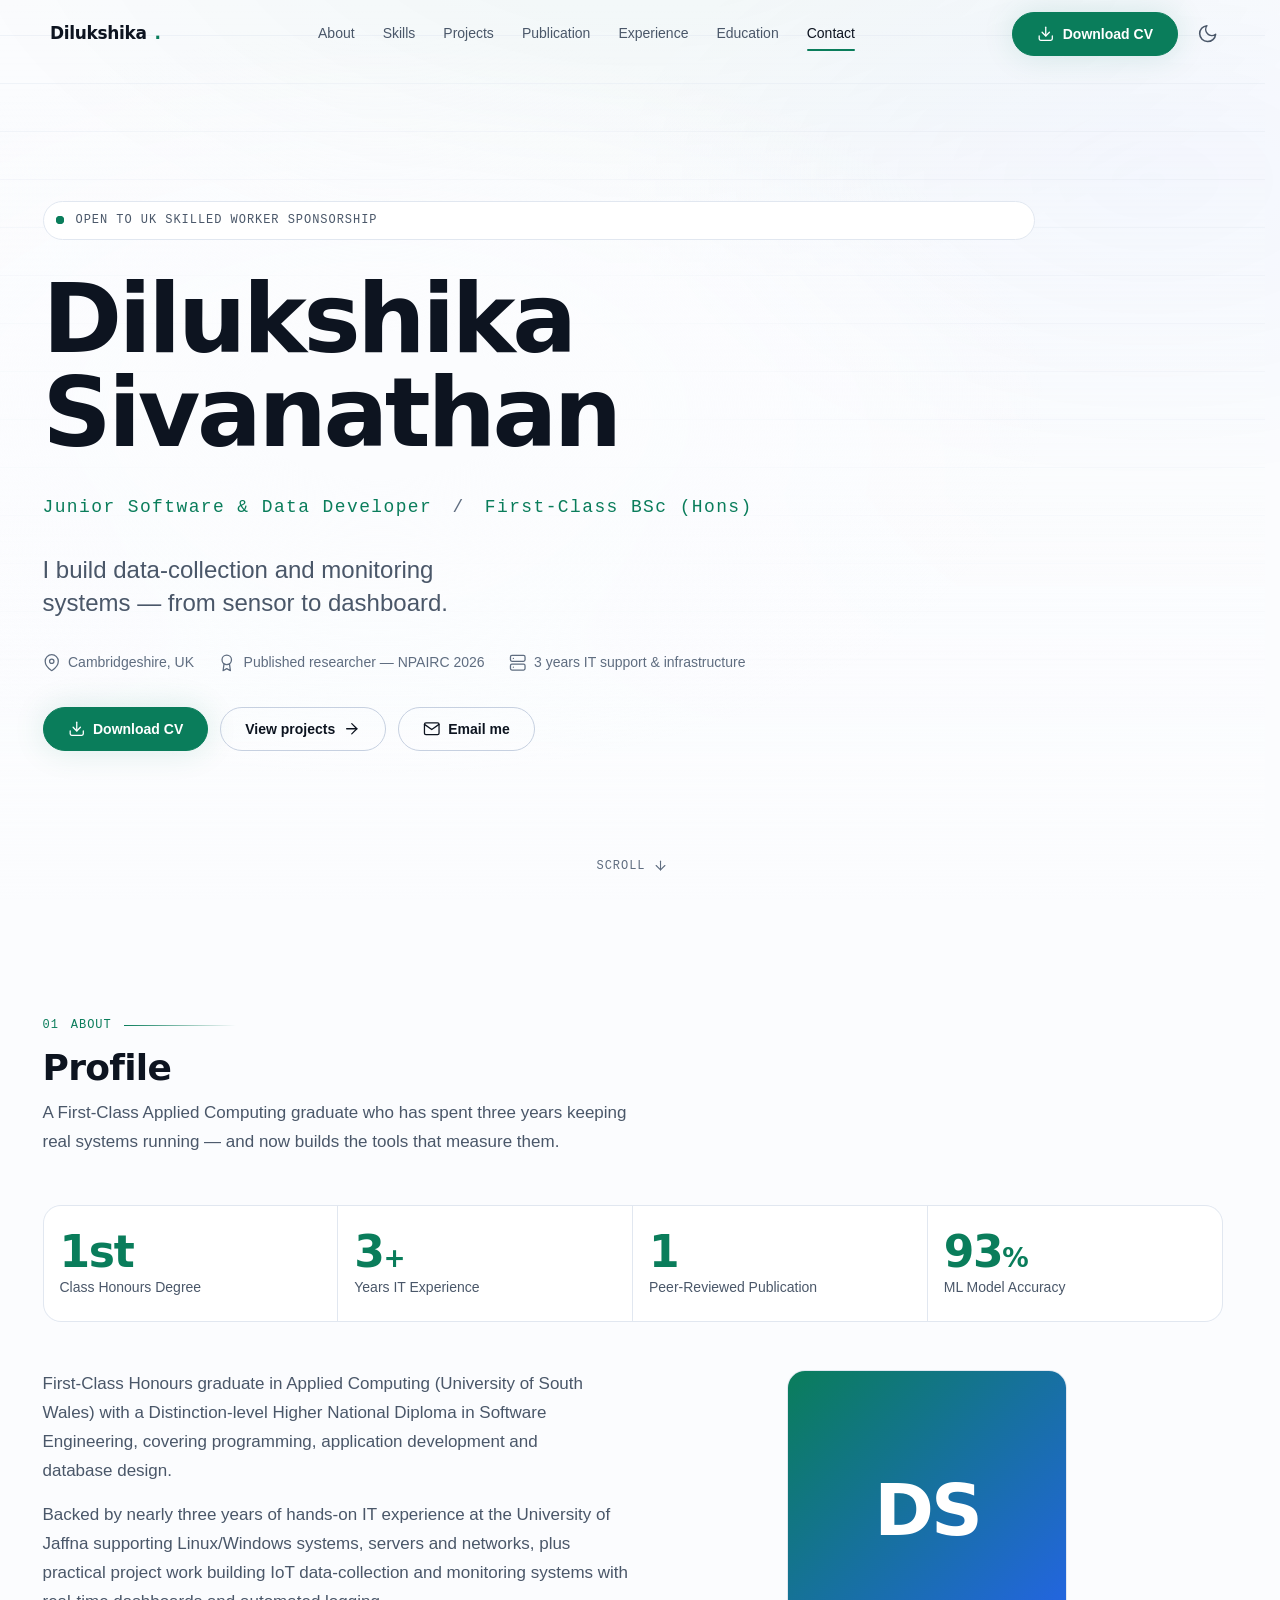
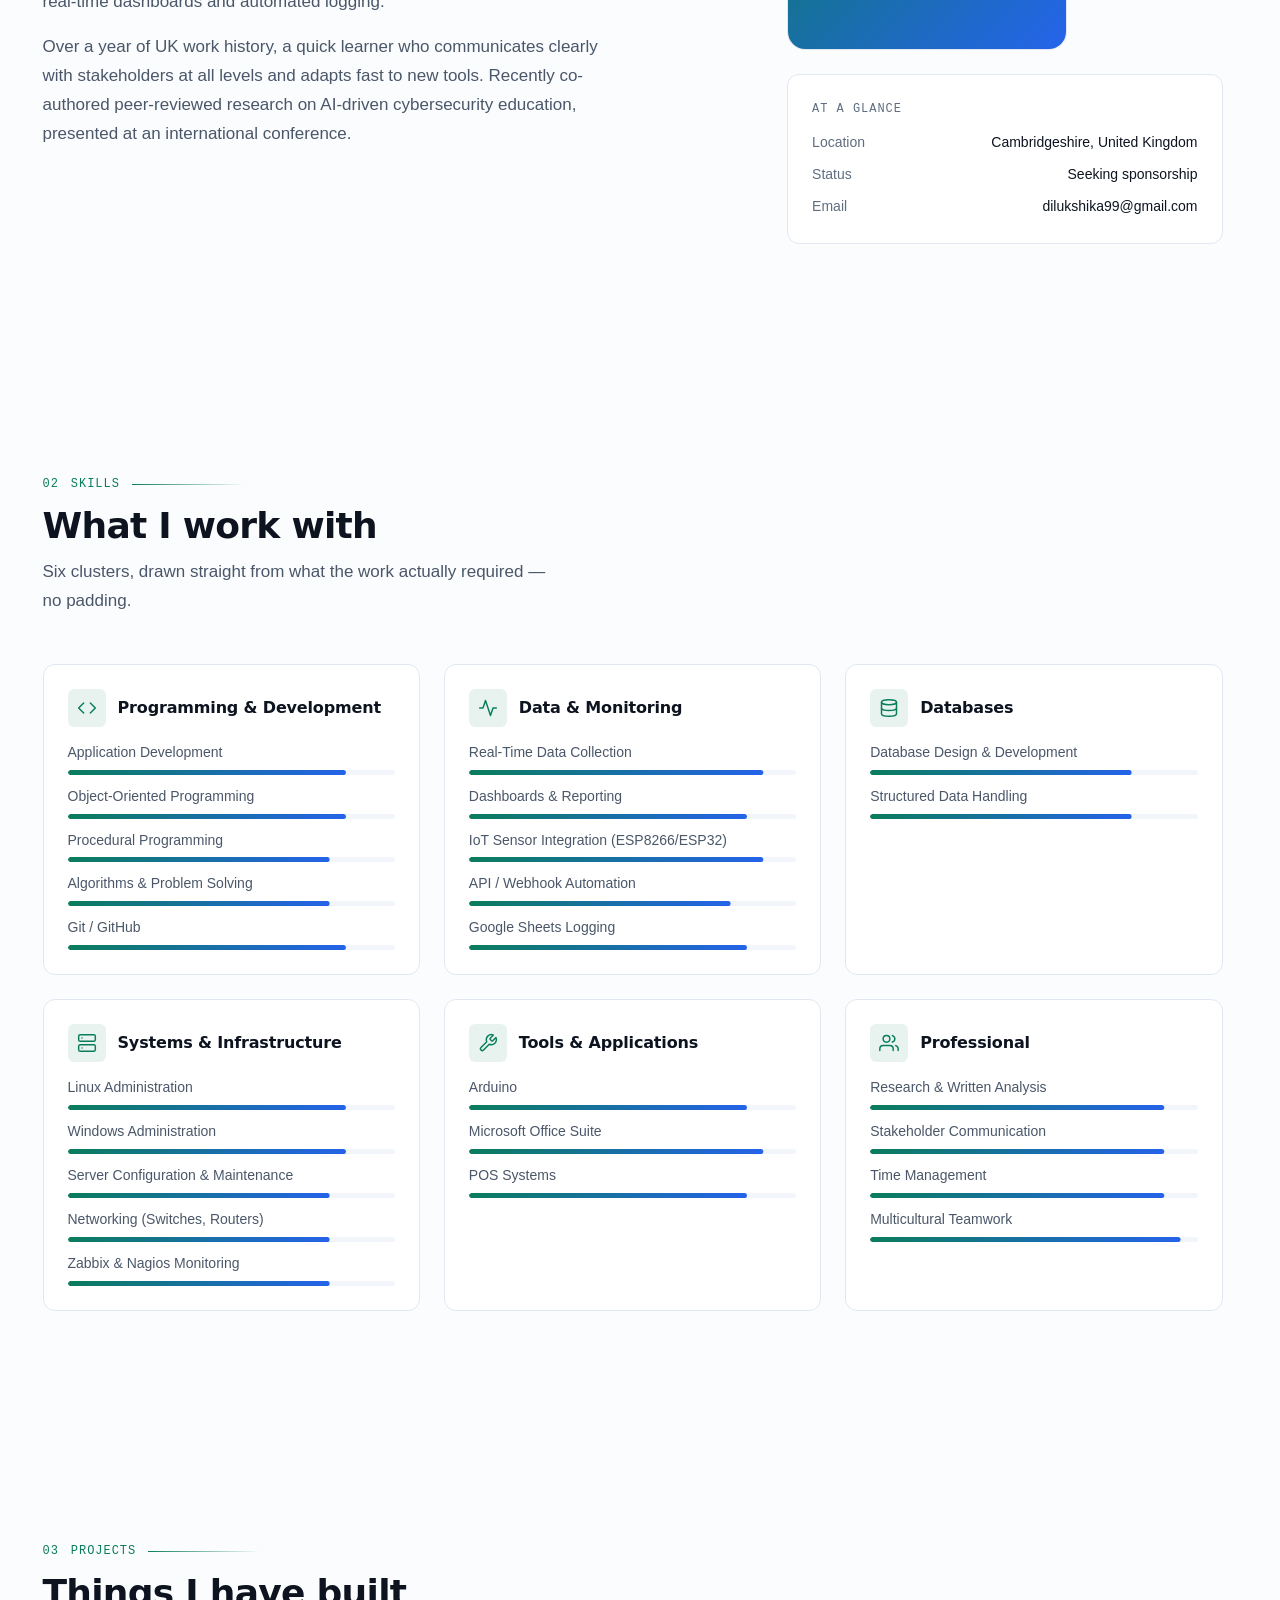
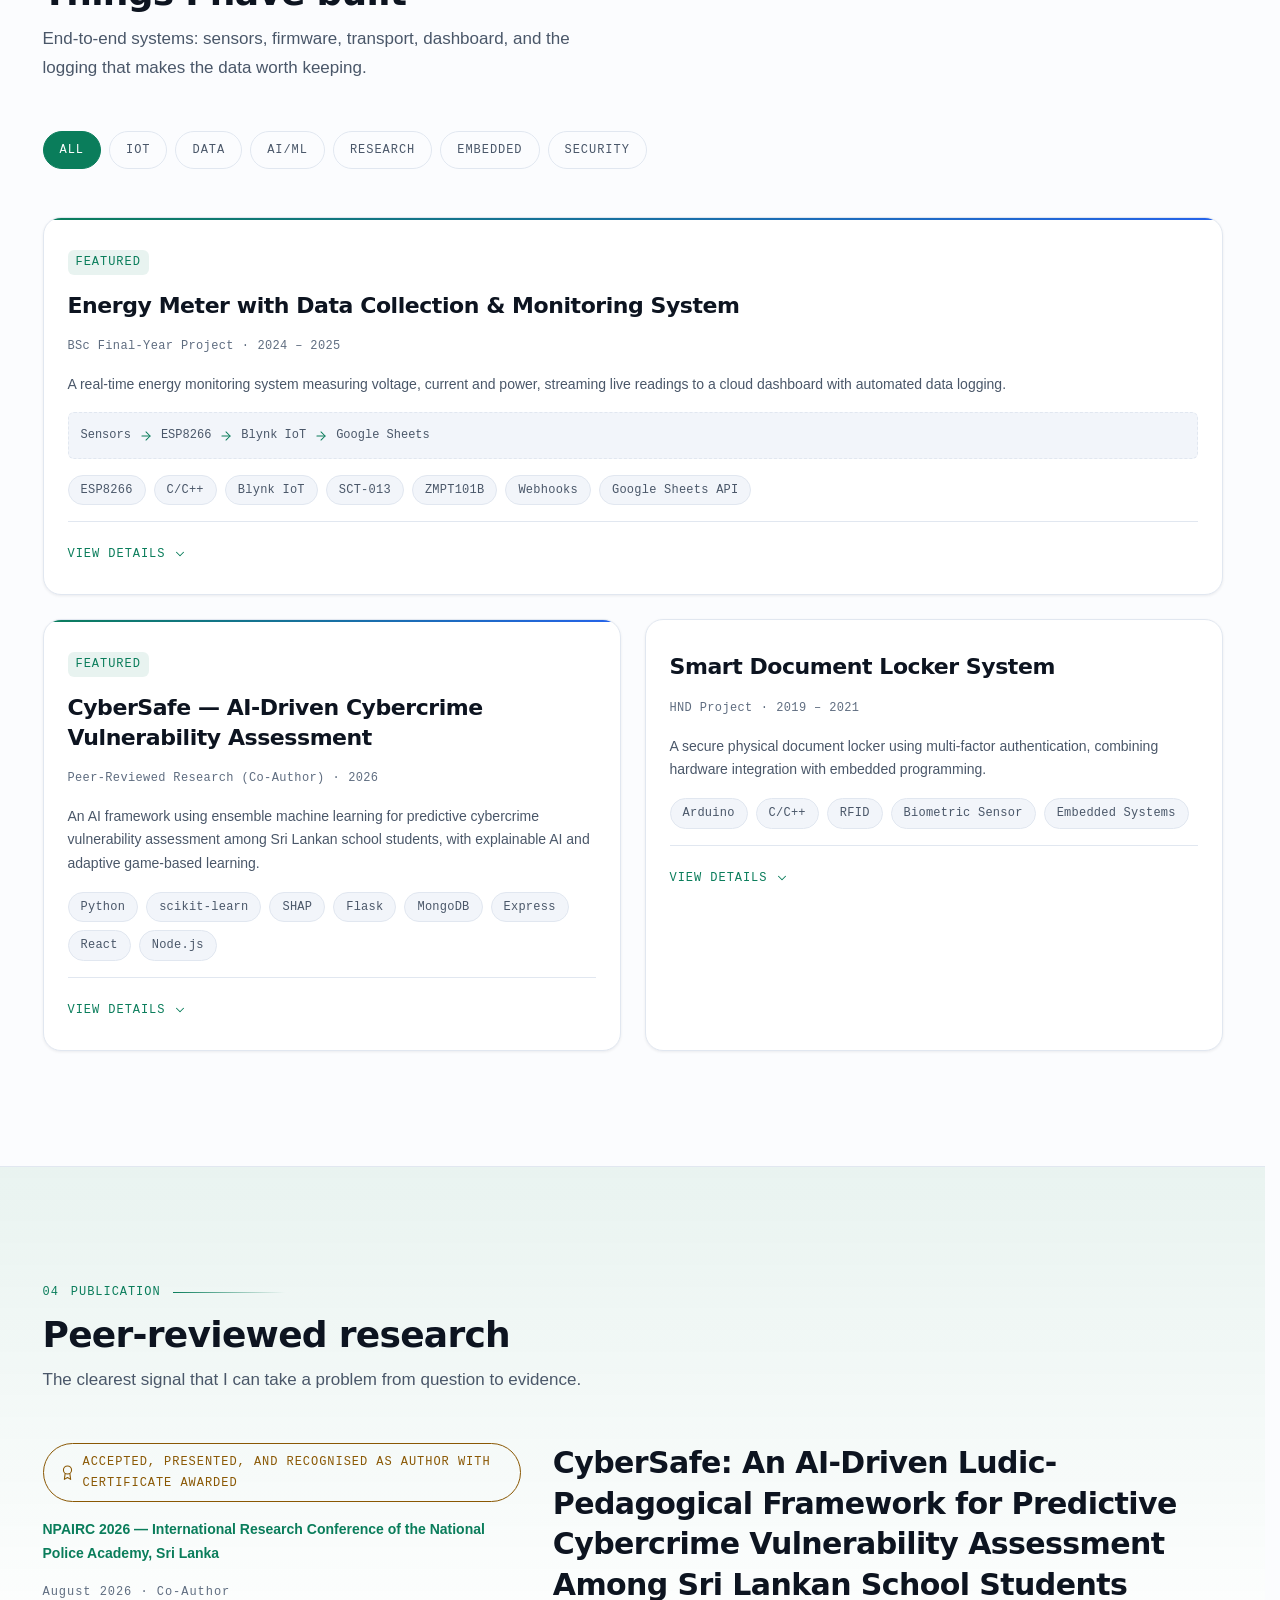
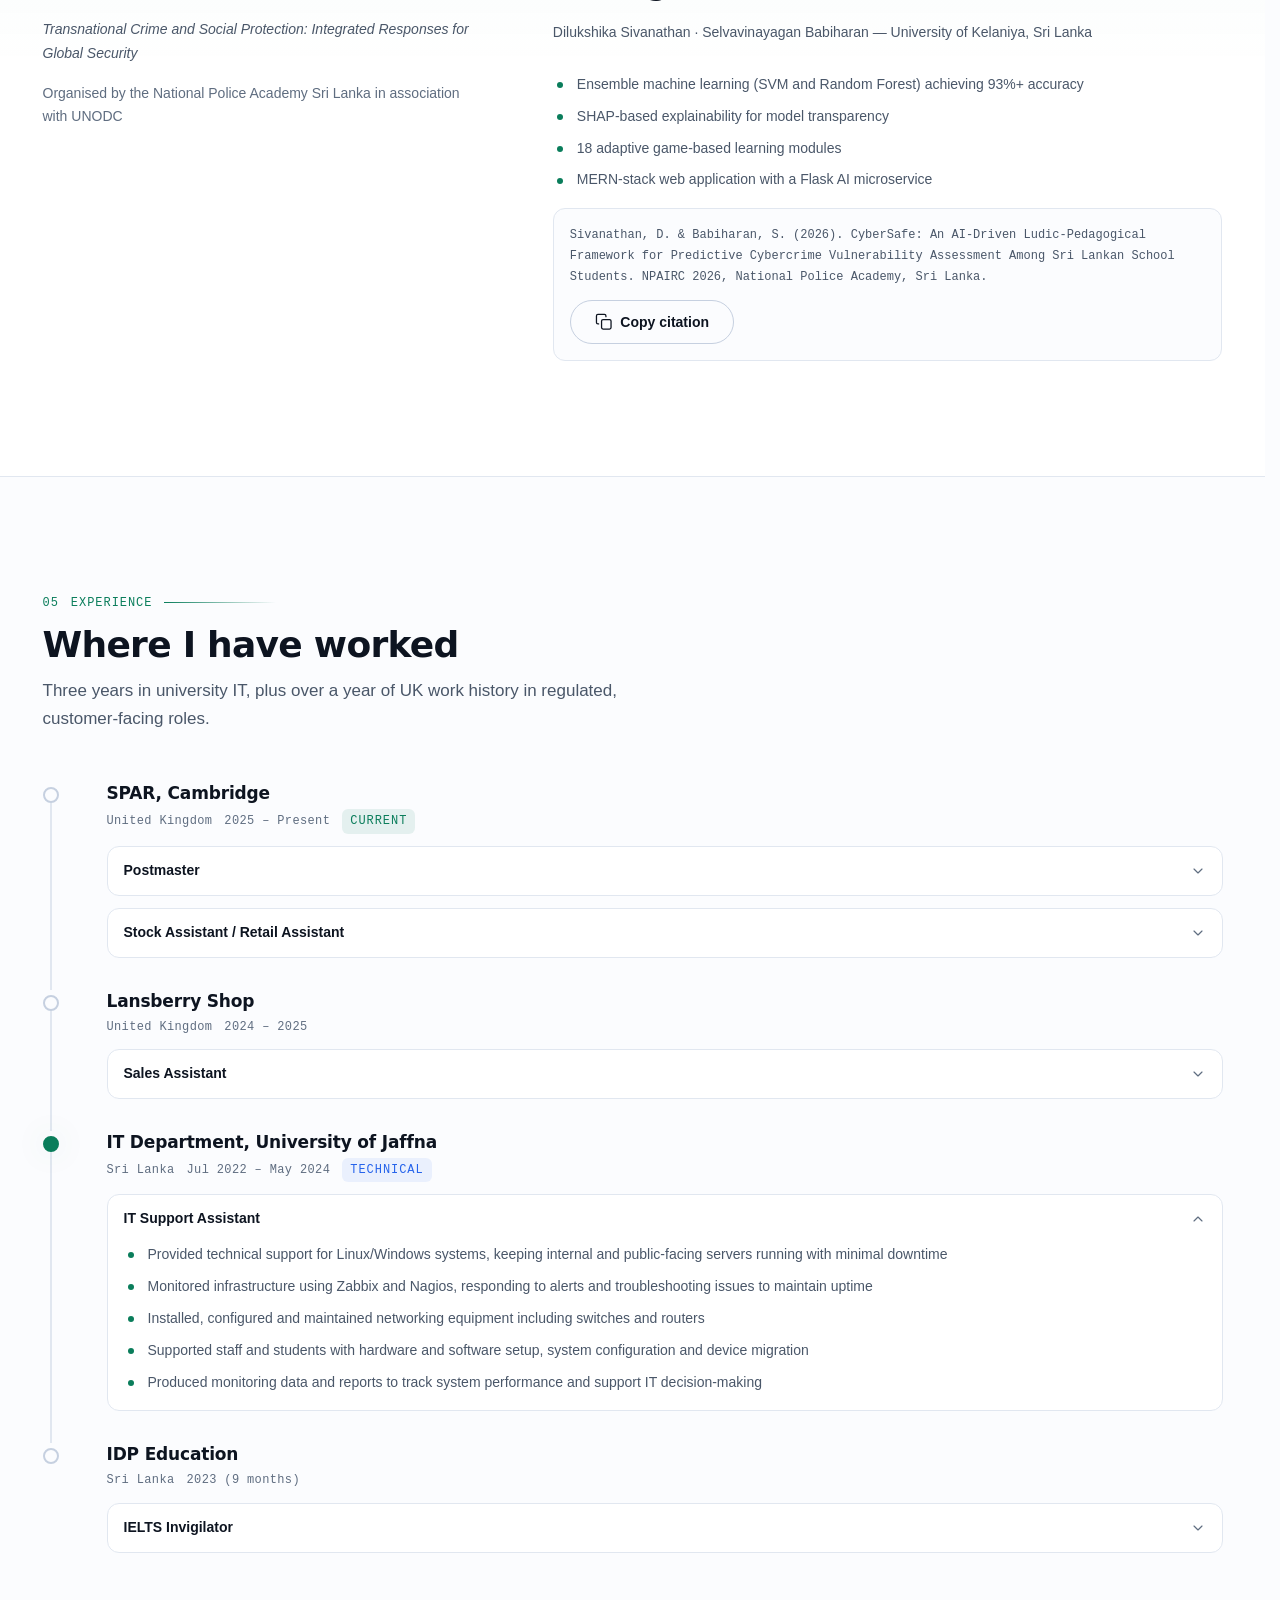
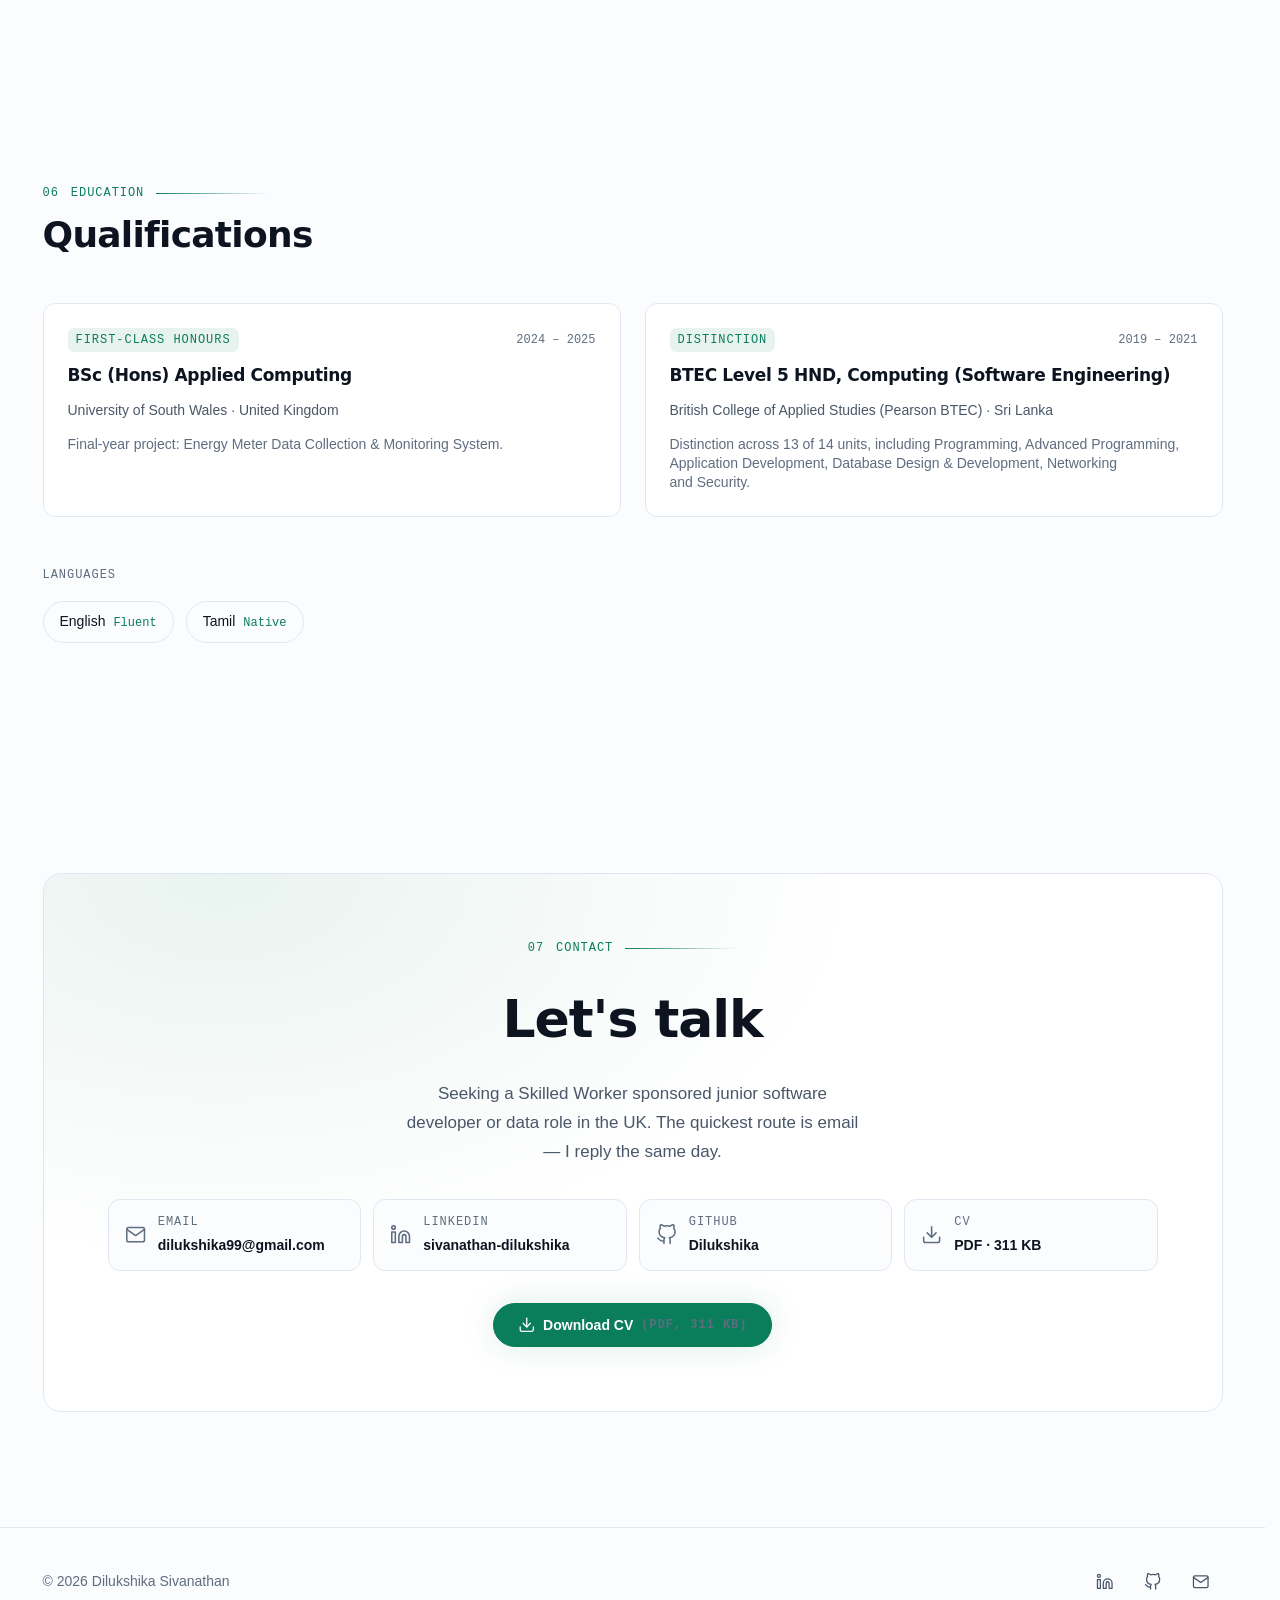
==== index.html @ 4adeeeaa "Publish the portfolio site for GitHub Pages." ====
<!doctype html>
<html lang="en-GB">
<head>
<meta charset="utf-8">
<meta name="viewport" content="width=device-width, initial-scale=1">

<!-- Runs before first paint. The one place a blocking script is correct:
     it sets the theme (no white flash) and arms the reveal system. -->
<script>
  (function () {
    var html = document.documentElement;

    try {
      var t = localStorage.getItem('theme');
      if (!t) t = matchMedia('(prefers-color-scheme: light)').matches ? 'light' : 'dark';
      html.dataset.theme = t;
    } catch (e) { html.dataset.theme = 'dark'; }

    // Scroll reveals start hidden ONLY while this attribute is present. If
    // main.js never boots — load error, unsupported browser, file:// open —
    // the watchdog drops it and every section falls back to plain, visible
    // text rather than a blank page (§7.7).
    html.dataset.js = 'pending';
    setTimeout(function () {
      if (!window.__portfolioBooted) html.removeAttribute('data-js');
    }, 3000);

    // ES modules and fetch() are both blocked on file://, so the page cannot
    // work when it is opened by double-clicking. Flag it and say so.
    if (location.protocol === 'file:') html.dataset.protocol = 'file';
  })();
</script>

<title>Dilukshika Sivanathan — Junior Software &amp; Data Developer | UK</title>
<meta name="description" content="First-Class BSc (Hons) Applied Computing graduate and published researcher. Junior software and data developer with 3 years of IT experience in Linux, Windows and infrastructure monitoring. Based in Cambridgeshire, UK.">
<link rel="canonical" href="https://dilukshika.github.io/">
<meta name="robots" content="index, follow">
<meta name="author" content="Dilukshika Sivanathan">

<meta property="og:type"        content="profile">
<meta property="og:title"       content="Dilukshika Sivanathan — Junior Software &amp; Data Developer">
<meta property="og:description" content="First-Class BSc (Hons) Applied Computing graduate, published researcher, and IT support professional based in Cambridgeshire, UK.">
<meta property="og:image"       content="https://dilukshika.github.io/assets/img/og-image.png">
<meta property="og:url"         content="https://dilukshika.github.io/">
<meta property="og:locale"      content="en_GB">

<meta name="twitter:card"  content="summary_large_image">
<meta name="twitter:title" content="Dilukshika Sivanathan — Junior Software &amp; Data Developer">
<meta name="twitter:image" content="https://dilukshika.github.io/assets/img/og-image.png">

<meta name="theme-color" content="#0A0E14" media="(prefers-color-scheme: dark)">
<meta name="theme-color" content="#FBFCFE" media="(prefers-color-scheme: light)">

<link rel="icon" href="assets/icons/favicon.svg" type="image/svg+xml">
<link rel="manifest" href="site.webmanifest">

<!-- Cascade layer order is declared here, before any sheet loads, so the eight
     files below can download in parallel. Pulling them in through main.css's
     @import chain meant the browser could not discover sheets 2-8 until
     main.css had arrived — a render-blocking waterfall. -->
<style>@layer reset, base, layout, components, animations, utilities;</style>
<link rel="stylesheet" href="css/01-tokens.css">
<link rel="stylesheet" href="css/02-reset.css">
<link rel="stylesheet" href="css/03-base.css">
<link rel="stylesheet" href="css/04-layout.css">
<link rel="stylesheet" href="css/05-components.css">
<link rel="stylesheet" href="css/06-animations.css">
<link rel="stylesheet" href="css/07-utilities.css">

<noscript><style>
  [data-reveal] { opacity: 1 !important; transform: none !important; }
  .hero__inner > * { opacity: 1 !important; animation: none !important; }
  .meter__fill { transform: scaleX(var(--level, 1)) !important; }
</style></noscript>

<script type="application/ld+json">
{
  "@context": "https://schema.org",
  "@type": "Person",
  "name": "Dilukshika Sivanathan",
  "jobTitle": "Junior Software & Data Developer",
  "email": "mailto:dilukshika99@gmail.com",
  "address": {
    "@type": "PostalAddress",
    "addressRegion": "Cambridgeshire",
    "addressCountry": "GB"
  },
  "url": "https://dilukshika.github.io/",
  "sameAs": [
    "https://linkedin.com/in/sivanathan-dilukshika",
    "https://github.com/Dilukshika"
  ],
  "alumniOf": [
    { "@type": "CollegeOrUniversity", "name": "University of South Wales" },
    { "@type": "EducationalOrganization", "name": "British College of Applied Studies" }
  ],
  "knowsLanguage": ["English", "Tamil"],
  "knowsAbout": [
    "Software Development", "Data Monitoring", "IoT", "Linux Administration",
    "Windows Administration", "Networking", "Database Design", "Zabbix", "Nagios"
  ]
}
</script>

<script type="application/ld+json">
{
  "@context": "https://schema.org",
  "@type": "ScholarlyArticle",
  "name": "CyberSafe: An AI-Driven Ludic-Pedagogical Framework for Predictive Cybercrime Vulnerability Assessment Among Sri Lankan School Students",
  "author": [
    { "@type": "Person", "name": "Dilukshika Sivanathan" },
    { "@type": "Person", "name": "Selvavinayagan Babiharan" }
  ],
  "datePublished": "2026-08",
  "inLanguage": "en",
  "publisher": {
    "@type": "Organization",
    "name": "National Police Academy, Sri Lanka"
  },
  "isPartOf": {
    "@type": "PublicationEvent",
    "name": "NPAIRC 2026 — International Research Conference of the National Police Academy, Sri Lanka"
  }
}
</script>
</head>

<body>

<div class="file-warning" role="alert">
  <strong>This page was opened from your hard drive.</strong>
  Browsers block scripts and data files over <code>file://</code>, so nothing below the
  headline will load. Serve it over HTTP instead:
  run <code>powershell -ExecutionPolicy Bypass -File tools\serve.ps1</code>
  in the project folder, then open <code>http://localhost:8080</code>.
</div>

<!-- Icon sprite, inlined: one fewer request, and <use> keeps working when the
     page is opened without a server (external references are blocked there). --><svg xmlns="http://www.w3.org/2000/svg" style="display:none">

  <symbol id="code" viewBox="0 0 24 24">
    <polyline points="16 18 22 12 16 6"/><polyline points="8 6 2 12 8 18"/>
  </symbol>
  <symbol id="activity" viewBox="0 0 24 24">
    <polyline points="22 12 18 12 15 21 9 3 6 12 2 12"/>
  </symbol>
  <symbol id="database" viewBox="0 0 24 24">
    <ellipse cx="12" cy="5" rx="9" ry="3"/>
    <path d="M21 12c0 1.66-4 3-9 3s-9-1.34-9-3"/>
    <path d="M3 5v14c0 1.66 4 3 9 3s9-1.34 9-3V5"/>
  </symbol>
  <symbol id="server" viewBox="0 0 24 24">
    <rect x="2" y="2" width="20" height="8" rx="2"/>
    <rect x="2" y="14" width="20" height="8" rx="2"/>
    <line x1="6" y1="6" x2="6.01" y2="6"/><line x1="6" y1="18" x2="6.01" y2="18"/>
  </symbol>
  <symbol id="tool" viewBox="0 0 24 24">
    <path d="M14.7 6.3a1 1 0 0 0 0 1.4l1.6 1.6a1 1 0 0 0 1.4 0l3.77-3.77a6 6 0 0 1-7.94 7.94l-6.91 6.91a2.12 2.12 0 0 1-3-3l6.91-6.91a6 6 0 0 1 7.94-7.94l-3.76 3.76z"/>
  </symbol>
  <symbol id="users" viewBox="0 0 24 24">
    <path d="M17 21v-2a4 4 0 0 0-4-4H5a4 4 0 0 0-4 4v2"/>
    <circle cx="9" cy="7" r="4"/>
    <path d="M23 21v-2a4 4 0 0 0-3-3.87"/><path d="M16 3.13a4 4 0 0 1 0 7.75"/>
  </symbol>

  <symbol id="mail" viewBox="0 0 24 24">
    <path d="M4 4h16c1.1 0 2 .9 2 2v12c0 1.1-.9 2-2 2H4c-1.1 0-2-.9-2-2V6c0-1.1.9-2 2-2z"/>
    <polyline points="22 6 12 13 2 6"/>
  </symbol>
  <symbol id="phone" viewBox="0 0 24 24">
    <path d="M22 16.92v3a2 2 0 0 1-2.18 2 19.79 19.79 0 0 1-8.63-3.07 19.5 19.5 0 0 1-6-6 19.79 19.79 0 0 1-3.07-8.67A2 2 0 0 1 4.11 2h3a2 2 0 0 1 2 1.72 12.84 12.84 0 0 0 .7 2.81 2 2 0 0 1-.45 2.11L8.09 9.91a16 16 0 0 0 6 6l1.27-1.27a2 2 0 0 1 2.11-.45 12.84 12.84 0 0 0 2.81.7A2 2 0 0 1 22 16.92z"/>
  </symbol>
  <symbol id="map-pin" viewBox="0 0 24 24">
    <path d="M21 10c0 7-9 13-9 13s-9-6-9-13a9 9 0 0 1 18 0z"/><circle cx="12" cy="10" r="3"/>
  </symbol>
  <symbol id="linkedin" viewBox="0 0 24 24">
    <path d="M16 8a6 6 0 0 1 6 6v7h-4v-7a2 2 0 0 0-4 0v7h-4v-7a6 6 0 0 1 6-6z"/>
    <rect x="2" y="9" width="4" height="12"/><circle cx="4" cy="4" r="2"/>
  </symbol>
  <symbol id="github" viewBox="0 0 24 24">
    <path d="M9 19c-5 1.5-5-2.5-7-3m14 6v-3.87a3.37 3.37 0 0 0-.94-2.61c3.14-.35 6.44-1.54 6.44-7A5.44 5.44 0 0 0 20 4.77 5.07 5.07 0 0 0 19.91 1S18.73.65 16 2.48a13.38 13.38 0 0 0-7 0C6.27.65 5.09 1 5.09 1A5.07 5.07 0 0 0 5 4.77a5.44 5.44 0 0 0-1.5 3.78c0 5.42 3.3 6.61 6.44 7A3.37 3.37 0 0 0 9 18.13V22"/>
  </symbol>

  <symbol id="download" viewBox="0 0 24 24">
    <path d="M21 15v4a2 2 0 0 1-2 2H5a2 2 0 0 1-2-2v-4"/>
    <polyline points="7 10 12 15 17 10"/><line x1="12" y1="15" x2="12" y2="3"/>
  </symbol>
  <symbol id="external-link" viewBox="0 0 24 24">
    <path d="M18 13v6a2 2 0 0 1-2 2H5a2 2 0 0 1-2-2V8a2 2 0 0 1 2-2h6"/>
    <polyline points="15 3 21 3 21 9"/><line x1="10" y1="14" x2="21" y2="3"/>
  </symbol>
  <symbol id="copy" viewBox="0 0 24 24">
    <rect x="9" y="9" width="13" height="13" rx="2"/>
    <path d="M5 15H4a2 2 0 0 1-2-2V4a2 2 0 0 1 2-2h9a2 2 0 0 1 2 2v1"/>
  </symbol>
  <symbol id="check" viewBox="0 0 24 24">
    <polyline points="20 6 9 17 4 12"/>
  </symbol>

  <symbol id="menu" viewBox="0 0 24 24">
    <line x1="3" y1="6" x2="21" y2="6"/><line x1="3" y1="12" x2="21" y2="12"/><line x1="3" y1="18" x2="21" y2="18"/>
  </symbol>
  <symbol id="close" viewBox="0 0 24 24">
    <line x1="18" y1="6" x2="6" y2="18"/><line x1="6" y1="6" x2="18" y2="18"/>
  </symbol>
  <symbol id="sun" viewBox="0 0 24 24">
    <circle cx="12" cy="12" r="4.5"/>
    <line x1="12" y1="1.5" x2="12" y2="3.5"/><line x1="12" y1="20.5" x2="12" y2="22.5"/>
    <line x1="4.2" y1="4.2" x2="5.6" y2="5.6"/><line x1="18.4" y1="18.4" x2="19.8" y2="19.8"/>
    <line x1="1.5" y1="12" x2="3.5" y2="12"/><line x1="20.5" y1="12" x2="22.5" y2="12"/>
    <line x1="4.2" y1="19.8" x2="5.6" y2="18.4"/><line x1="18.4" y1="5.6" x2="19.8" y2="4.2"/>
  </symbol>
  <symbol id="moon" viewBox="0 0 24 24">
    <path d="M21 12.79A9 9 0 1 1 11.21 3 7 7 0 0 0 21 12.79z"/>
  </symbol>
  <symbol id="arrow-up" viewBox="0 0 24 24">
    <line x1="12" y1="19" x2="12" y2="5"/><polyline points="5 12 12 5 19 12"/>
  </symbol>
  <symbol id="arrow-right" viewBox="0 0 24 24">
    <line x1="5" y1="12" x2="19" y2="12"/><polyline points="12 5 19 12 12 19"/>
  </symbol>
  <symbol id="arrow-down" viewBox="0 0 24 24">
    <line x1="12" y1="5" x2="12" y2="19"/><polyline points="19 12 12 19 5 12"/>
  </symbol>
  <symbol id="chevron-down" viewBox="0 0 24 24">
    <polyline points="6 9 12 15 18 9"/>
  </symbol>

  <symbol id="award" viewBox="0 0 24 24">
    <circle cx="12" cy="8" r="6.5"/><polyline points="8.21 13.89 7 23 12 20 17 23 15.79 13.88"/>
  </symbol>
  <symbol id="file-text" viewBox="0 0 24 24">
    <path d="M14 2H6a2 2 0 0 0-2 2v16a2 2 0 0 0 2 2h12a2 2 0 0 0 2-2V8z"/>
    <polyline points="14 2 14 8 20 8"/>
    <line x1="16" y1="13" x2="8" y2="13"/><line x1="16" y1="17" x2="8" y2="17"/>
  </symbol>
  <symbol id="briefcase" viewBox="0 0 24 24">
    <rect x="2" y="7" width="20" height="14" rx="2"/>
    <path d="M16 21V5a2 2 0 0 0-2-2h-4a2 2 0 0 0-2 2v16"/>
  </symbol>
  <symbol id="globe" viewBox="0 0 24 24">
    <circle cx="12" cy="12" r="9"/><line x1="3" y1="12" x2="21" y2="12"/>
    <path d="M12 3a15.3 15.3 0 0 1 0 18 15.3 15.3 0 0 1 0-18z"/>
  </symbol>

</svg>

<a class="skip-link" href="#main">Skip to main content</a>
<div class="progress" id="progress" aria-hidden="true"></div>

<!-- ==========================================================================
     Nav
     ========================================================================== -->
<header class="nav" id="nav">
  <div class="nav__inner wrap">
    <a class="nav__brand" href="#hero">Dilukshika<span class="nav__brand-dot">.</span></a>

    <nav class="nav__links" aria-label="Sections">
      <a class="nav__link" href="#about">About</a>
      <a class="nav__link" href="#skills">Skills</a>
      <a class="nav__link" href="#projects">Projects</a>
      <a class="nav__link" href="#publication">Publication</a>
      <a class="nav__link" href="#experience">Experience</a>
      <a class="nav__link" href="#education">Education</a>
      <a class="nav__link" href="#contact">Contact</a>
    </nav>

    <div class="nav__actions">
      <a class="btn btn--primary nav__cv" href="assets/cv/Dilukshika_Sivanathan_CV.pdf" download>
        <svg class="icon" aria-hidden="true"><use href="#download"/></svg>
        Download CV
      </a>

      <button class="icon-btn theme-toggle" id="theme-toggle" type="button"
              aria-label="Switch to light theme" aria-pressed="false">
        <svg class="icon theme-toggle__sun"  aria-hidden="true"><use href="#sun"/></svg>
        <svg class="icon theme-toggle__moon" aria-hidden="true"><use href="#moon"/></svg>
      </button>

      <button class="icon-btn nav__toggle" id="nav-toggle" type="button"
              aria-label="Open menu" aria-expanded="false" aria-controls="menu">
        <svg class="icon nav__toggle-open"  aria-hidden="true"><use href="#menu"/></svg>
        <svg class="icon nav__toggle-close hidden" aria-hidden="true"><use href="#close"/></svg>
      </button>
    </div>
  </div>
</header>

<!-- Mobile overlay menu -->
<div class="menu" id="menu" role="dialog" aria-modal="true" aria-label="Site menu">
  <div>
    <nav>
      <ul class="menu__list">
        <li style="--i:0"><a class="menu__link" href="#about">About</a></li>
        <li style="--i:1"><a class="menu__link" href="#skills">Skills</a></li>
        <li style="--i:2"><a class="menu__link" href="#projects">Projects</a></li>
        <li style="--i:3"><a class="menu__link" href="#publication">Publication</a></li>
        <li style="--i:4"><a class="menu__link" href="#experience">Experience</a></li>
        <li style="--i:5"><a class="menu__link" href="#education">Education</a></li>
        <li style="--i:6"><a class="menu__link" href="#contact">Contact</a></li>
      </ul>
    </nav>
    <div class="menu__footer">
      <a class="btn btn--primary" href="assets/cv/Dilukshika_Sivanathan_CV.pdf" download>
        <svg class="icon" aria-hidden="true"><use href="#download"/></svg>
        Download CV
      </a>
    </div>
  </div>
</div>

<main id="main">

  <!-- ========================================================================
       Hero — hardcoded so crawlers and no-JS visitors get the headline
       ======================================================================== -->
  <section class="hero" id="hero" aria-label="Introduction">
    <canvas class="hero__canvas" id="hero-canvas" aria-hidden="true"></canvas>
    <div class="hero__scrim" aria-hidden="true"></div>

    <div class="layout">
      <div class="hero__inner">
        <p class="hero__status" style="--i:0">
          <span class="hero__pulse" aria-hidden="true"></span>
          Open to UK Skilled Worker sponsorship
        </p>

        <h1 class="hero__name" style="--i:1">
          <span>Dilukshika</span>
          <span class="hero__surname">Sivanathan</span>
        </h1>

        <p class="hero__role" style="--i:2">
          Junior Software &amp; Data Developer
          <span class="sep" aria-hidden="true">/</span>
          First-Class BSc (Hons)
        </p>

        <p class="hero__tagline" style="--i:3">
          I build data-collection and monitoring systems — from sensor to dashboard.
        </p>

        <ul class="hero__meta" style="--i:4">
          <li>
            <svg class="icon" aria-hidden="true"><use href="#map-pin"/></svg>
            Cambridgeshire, UK
          </li>
          <li>
            <svg class="icon" aria-hidden="true"><use href="#award"/></svg>
            Published researcher — NPAIRC 2026
          </li>
          <li>
            <svg class="icon" aria-hidden="true"><use href="#server"/></svg>
            3 years IT support &amp; infrastructure
          </li>
        </ul>

        <div class="hero__cta" style="--i:5">
          <a class="btn btn--primary" id="hero-cv" href="assets/cv/Dilukshika_Sivanathan_CV.pdf" download>
            <svg class="icon" aria-hidden="true"><use href="#download"/></svg>
            Download CV
          </a>
          <a class="btn btn--ghost" href="#projects">
            View projects
            <svg class="icon" aria-hidden="true"><use href="#arrow-right"/></svg>
          </a>
          <a class="btn btn--ghost" href="mailto:dilukshika99@gmail.com">
            <svg class="icon" aria-hidden="true"><use href="#mail"/></svg>
            Email me
          </a>
        </div>
      </div>
    </div>

    <a class="hero__scroll" href="#about" aria-hidden="true" tabindex="-1">
      Scroll
      <svg class="icon" aria-hidden="true"><use href="#arrow-down"/></svg>
    </a>
  </section>

  <!-- Shown only if data/content.json fails to load (§10.5) -->
  <div class="layout">
    <div class="content-fallback">
      <h2>The rest of this page could not load</h2>
      <p class="secondary">The full detail is in the CV, which always downloads directly.</p>
      <div class="cluster">
        <a class="btn btn--primary" href="assets/cv/Dilukshika_Sivanathan_CV.pdf" download>Download CV</a>
        <a class="btn btn--ghost" href="mailto:dilukshika99@gmail.com">dilukshika99@gmail.com</a>
      </div>
    </div>
  </div>

  <!-- ========================================================================
       About
       ======================================================================== -->
  <section class="section section--json layout" id="about" aria-labelledby="about-title">
    <div class="section__inner">
      <header class="section-head" data-reveal>
        <p class="section-head__eyebrow"><span class="mono">01</span> About</p>
        <h2 id="about-title">Profile</h2>
        <p class="section-head__lede">
          A First-Class Applied Computing graduate who has spent three years keeping real
          systems running — and now builds the tools that measure them.
        </p>
      </header>

      <div class="stats" id="stats" data-reveal="scale"></div>

      <div class="about__grid">
        <div class="about__prose" id="about-prose" data-reveal></div>

        <aside class="about__aside" data-reveal="right">
          <div class="avatar">
            <span class="avatar__monogram" aria-hidden="true">DS</span>
          </div>
          <div class="panel">
            <p class="panel__title">At a glance</p>
            <dl class="kv" id="about-kv"></dl>
          </div>
        </aside>
      </div>
    </div>
  </section>

  <!-- ========================================================================
       Skills
       ======================================================================== -->
  <section class="section section--json layout" id="skills" aria-labelledby="skills-title">
    <div class="section__inner">
      <header class="section-head" data-reveal>
        <p class="section-head__eyebrow"><span class="mono">02</span> Skills</p>
        <h2 id="skills-title">What I work with</h2>
        <p class="section-head__lede">
          Six clusters, drawn straight from what the work actually required — no padding.
        </p>
      </header>

      <div class="grid-auto" id="skills-grid"></div>
    </div>
  </section>

  <!-- ========================================================================
       Projects
       ======================================================================== -->
  <section class="section section--json layout" id="projects" aria-labelledby="projects-title">
    <div class="section__inner">
      <header class="section-head" data-reveal>
        <p class="section-head__eyebrow"><span class="mono">03</span> Projects</p>
        <h2 id="projects-title">Things I have built</h2>
        <p class="section-head__lede">
          End-to-end systems: sensors, firmware, transport, dashboard, and the logging
          that makes the data worth keeping.
        </p>
      </header>

      <div class="chips" id="project-chips" role="group" aria-label="Filter projects by domain"></div>
      <div class="projects__grid" id="projects-grid"></div>
      <p class="muted mono hidden" id="projects-empty">No projects match that filter.</p>
    </div>
  </section>

  <!-- ========================================================================
       Publication — full-bleed band
       ======================================================================== -->
  <section class="publication section--json" id="publication" aria-labelledby="publication-title">
    <div class="section layout">
      <div class="section__inner" id="publication-body"></div>
    </div>
  </section>

  <!-- ========================================================================
       Experience
       ======================================================================== -->
  <section class="section section--json layout" id="experience" aria-labelledby="experience-title">
    <div class="section__inner">
      <header class="section-head" data-reveal>
        <p class="section-head__eyebrow"><span class="mono">05</span> Experience</p>
        <h2 id="experience-title">Where I have worked</h2>
        <p class="section-head__lede">
          Three years in university IT, plus over a year of UK work history in
          regulated, customer-facing roles.
        </p>
      </header>

      <ol class="timeline" id="timeline"></ol>
    </div>
  </section>

  <!-- ========================================================================
       Education
       ======================================================================== -->
  <section class="section section--json layout" id="education" aria-labelledby="education-title">
    <div class="section__inner">
      <header class="section-head" data-reveal>
        <p class="section-head__eyebrow"><span class="mono">06</span> Education</p>
        <h2 id="education-title">Qualifications</h2>
      </header>

      <div class="grid-auto" id="education-grid"></div>

      <div class="stack">
        <p class="panel__title">Languages</p>
        <div class="langs" id="langs" data-reveal></div>
      </div>
    </div>
  </section>

  <!-- ========================================================================
       Contact
       ======================================================================== -->
  <section class="section layout" id="contact" aria-labelledby="contact-title">
    <div class="section__inner">
      <div class="contact__card" data-reveal="scale">
        <p class="section-head__eyebrow"><span class="mono">07</span> Contact</p>
        <h2 class="contact__title" id="contact-title">Let's talk</h2>
        <p class="contact__lede" id="contact-lede">
          Seeking a Skilled Worker sponsored junior software developer or data role in the UK.
          The quickest route is email — I reply the same day.
        </p>

        <div class="contact__links" id="contact-links"></div>

        <a class="btn btn--primary" href="assets/cv/Dilukshika_Sivanathan_CV.pdf" download>
          <svg class="icon" aria-hidden="true"><use href="#download"/></svg>
          Download CV <span class="mono muted" id="cv-size"></span>
        </a>
      </div>
    </div>
  </section>

</main>

<footer class="footer">
  <div class="footer__inner wrap">
    <p>© <span id="year">2026</span> Dilukshika Sivanathan</p>
    <div class="footer__socials">
      <a class="icon-btn" href="https://linkedin.com/in/sivanathan-dilukshika"
         target="_blank" rel="noopener noreferrer" aria-label="LinkedIn">
        <svg class="icon" aria-hidden="true"><use href="#linkedin"/></svg>
      </a>
      <a class="icon-btn" href="https://github.com/Dilukshika"
         target="_blank" rel="noopener noreferrer" aria-label="GitHub">
        <svg class="icon" aria-hidden="true"><use href="#github"/></svg>
      </a>
      <a class="icon-btn" href="mailto:dilukshika99@gmail.com" aria-label="Email">
        <svg class="icon" aria-hidden="true"><use href="#mail"/></svg>
      </a>
    </div>
  </div>
</footer>

<button class="to-top" id="to-top" type="button" aria-label="Back to top">
  <svg class="icon" aria-hidden="true"><use href="#arrow-up"/></svg>
</button>

<script type="module" src="js/main.js"></script>
</body>
</html>
---- css/01-tokens.css ----
/* ==========================================================================
   01-TOKENS — Design tokens. Edit colours, type and spacing here only.
   Deliberately outside @layer so tokens are always available.
   ========================================================================== */

:root {
  /* ---- Colour: dark theme (default) ------------------------------------ */
  --bg-base:        #0A0E14;
  --bg-elevated:    #121821;
  --bg-overlay:     #1A2130;
  --border-subtle:  #232B3A;
  --border-strong:  #354054;

  --text-primary:   #E8EDF5;
  --text-secondary: #A0AEC4;
  --text-muted:     #7A8AA0;   /* 5.5:1 on --bg-base; #6B7A90 was 4.49:1 */

  --accent:         #33D9A6;
  --accent-hover:   #5FE8BC;
  --accent-dim:     rgb(51 217 166 / 0.10);
  --accent-2:       #4C8DFF;
  --accent-2-dim:   rgb(76 141 255 / 0.10);
  --accent-3:       #F5A623;

  --on-accent:      #06120D;

  --grad-hero: linear-gradient(135deg, #33D9A6 0%, #4C8DFF 100%);
  --grad-text: linear-gradient(110deg,
      var(--text-primary) 0%, var(--text-primary) 25%,
      #33D9A6 45%, #4C8DFF 62%,
      var(--text-primary) 80%, var(--text-primary) 100%);

  --shadow-sm: 0 1px 3px rgb(0 0 0 / .32);
  --shadow-md: 0 6px 20px rgb(0 0 0 / .38);
  --shadow-lg: 0 18px 48px rgb(0 0 0 / .46);
  --glow-accent: 0 0 32px rgb(51 217 166 / .22);

  --scrim: rgb(10 14 20 / .78);

  /* ---- Typography ------------------------------------------------------ */
  --ff-display: "Space Grotesk", "Segoe UI Variable Display", "Segoe UI", system-ui, sans-serif;
  --ff-body:    "Inter", -apple-system, BlinkMacSystemFont, "Segoe UI", Roboto, Helvetica, Arial, sans-serif;
  --ff-mono:    "JetBrains Mono", ui-monospace, "Cascadia Code", "SFMono-Regular", Consolas, monospace;

  --fs-hero:   clamp(2.75rem, 7vw + 0.5rem, 6rem);
  --fs-h1:     clamp(2rem, 4vw + 0.5rem, 3.25rem);
  --fs-h2:     clamp(1.625rem, 2.5vw + 0.4rem, 2.25rem);
  --fs-h3:     clamp(1.125rem, 1vw + 0.6rem, 1.375rem);
  --fs-body:   clamp(0.9375rem, 0.35vw + 0.85rem, 1.0625rem);
  --fs-small:  0.875rem;
  --fs-micro:  0.75rem;

  --lh-tight: 1.1;
  --lh-snug:  1.35;
  --lh-body:  1.7;

  --tracking-mono: 0.08em;

  /* ---- Spacing (4px base) ---------------------------------------------- */
  --sp-1: 0.25rem;  --sp-2: 0.5rem;   --sp-3: 0.75rem;  --sp-4: 1rem;
  --sp-5: 1.5rem;   --sp-6: 2rem;     --sp-8: 3rem;     --sp-10: 4rem;
  --sp-12: 6rem;    --sp-16: 8rem;

  --section-y: clamp(4rem, 9vw, 8rem);
  --container: 1180px;
  --container-narrow: 760px;
  --gutter: clamp(1.25rem, 4vw, 2.5rem);

  /* ---- Radii ----------------------------------------------------------- */
  --r-sm: 6px;  --r-md: 12px;  --r-lg: 18px;  --r-pill: 999px;

  /* ---- Motion ---------------------------------------------------------- */
  --ease-out:    cubic-bezier(0.16, 1, 0.3, 1);
  --ease-in-out: cubic-bezier(0.65, 0, 0.35, 1);
  --ease-spring: cubic-bezier(0.34, 1.56, 0.64, 1);

  --dur-fast:   160ms;
  --dur-base:   240ms;
  --dur-slow:   560ms;
  --dur-reveal: 680ms;

  /* ---- Chrome ---------------------------------------------------------- */
  --nav-h: 68px;
  --z-canvas: 0;
  --z-content: 1;
  --z-nav: 100;
  --z-menu: 200;
  --z-progress: 300;

  color-scheme: dark;
}

/* ---- Colour: light theme ----------------------------------------------- */
:root[data-theme="light"] {
  --bg-base:        #FBFCFE;
  --bg-elevated:    #FFFFFF;
  --bg-overlay:     #F2F5FA;
  --border-subtle:  #E1E7F0;
  --border-strong:  #C6D0E0;

  --text-primary:   #0D1420;
  --text-secondary: #4A5769;
  --text-muted:     #5F6D80;   /* 5.1:1 on --bg-base; #6C7B8E was 4.20:1 */

  /* The light accent is darker than its dark-theme counterpart because it has
     to work twice: as small mono text on a near-white ground, and as the fill
     behind white button labels. The old #0E9E74 was 3.3:1 in both roles. */
  --accent:         #0A7D5B;   /* 5.0:1 as text, 5.0:1 against --on-accent */
  --accent-hover:   #086B4E;
  --accent-dim:     rgb(10 125 91 / 0.09);
  --accent-2:       #2563EB;
  --accent-2-dim:   rgb(37 99 235 / 0.08);
  --accent-3:       #8A5804;   /* 5.9:1; #B4740A was 3.76:1 */

  --on-accent:      #FFFFFF;

  --grad-hero: linear-gradient(135deg, #0A7D5B 0%, #2563EB 100%);
  --grad-text: linear-gradient(110deg,
      var(--text-primary) 0%, var(--text-primary) 25%,
      #0A7D5B 45%, #2563EB 62%,
      var(--text-primary) 80%, var(--text-primary) 100%);

  --shadow-sm: 0 1px 3px rgb(13 20 32 / .07);
  --shadow-md: 0 6px 20px rgb(13 20 32 / .09);
  --shadow-lg: 0 18px 48px rgb(13 20 32 / .12);
  --glow-accent: 0 0 32px rgb(10 125 91 / .14);

  --scrim: rgb(251 252 254 / .82);

  color-scheme: light;
}

/* Raise contrast when the OS asks for it. */
@media (prefers-contrast: more) {
  :root {
    --text-muted: var(--text-secondary);
    --border-subtle: var(--border-strong);
  }
}
---- css/03-base.css ----
/* ==========================================================================
   03-BASE — Element defaults, typography, focus.

   FONTS: the site ships using system fallback stacks so there are no missing
   file requests out of the box. To upgrade to the designed typefaces, drop the
   five .woff2 files into assets/fonts/ and uncomment the @font-face block
   below — no other change is needed. See README.md § Fonts.
   ========================================================================== */

@layer base {

/*
@font-face { font-family: "Space Grotesk"; src: url("../assets/fonts/space-grotesk-500.woff2") format("woff2");
             font-weight: 500; font-style: normal; font-display: swap; }
@font-face { font-family: "Space Grotesk"; src: url("../assets/fonts/space-grotesk-700.woff2") format("woff2");
             font-weight: 700; font-style: normal; font-display: swap; }
@font-face { font-family: "Inter"; src: url("../assets/fonts/inter-400.woff2") format("woff2");
             font-weight: 400; font-style: normal; font-display: swap; }
@font-face { font-family: "Inter"; src: url("../assets/fonts/inter-600.woff2") format("woff2");
             font-weight: 600; font-style: normal; font-display: swap; }
@font-face { font-family: "JetBrains Mono"; src: url("../assets/fonts/jetbrains-mono-400.woff2") format("woff2");
             font-weight: 400; font-style: normal; font-display: swap; }
*/

body {
  background-color: var(--bg-base);
  color: var(--text-primary);
  font-family: var(--ff-body);
  font-size: var(--fs-body);
  line-height: var(--lh-body);
  transition: background-color var(--dur-base) var(--ease-in-out),
              color var(--dur-base) var(--ease-in-out);
}

/* Subtle grain so large dark areas do not band. */
body::before {
  content: "";
  position: fixed;
  inset: 0;
  z-index: -1;
  pointer-events: none;
  opacity: .5;
  background-image:
    radial-gradient(ellipse 80% 60% at 50% -10%, var(--accent-dim), transparent 70%),
    radial-gradient(ellipse 60% 50% at 90% 20%, var(--accent-2-dim), transparent 70%);
}

h1, h2, h3, h4 {
  font-family: var(--ff-display);
  font-weight: 700;
  line-height: var(--lh-tight);
  letter-spacing: -0.02em;
  text-wrap: balance;
}

h1 { font-size: var(--fs-h1); }
h2 { font-size: var(--fs-h2); }
h3 { font-size: var(--fs-h3); line-height: var(--lh-snug); }

p { text-wrap: pretty; }

strong, b { font-weight: 600; color: var(--text-primary); }

a {
  color: var(--accent);
  transition: color var(--dur-fast) var(--ease-out);
}
a:hover { color: var(--accent-hover); }

::selection {
  background: var(--accent);
  color: var(--on-accent);
}

/* One focus style, everywhere, never removed. */
:focus { outline: none; }
:focus-visible {
  outline: 2px solid var(--accent);
  outline-offset: 3px;
  border-radius: var(--r-sm);
}

svg.icon {
  width: 1.25em;
  height: 1.25em;
  fill: none;
  stroke: currentColor;
  stroke-width: 1.75;
  stroke-linecap: round;
  stroke-linejoin: round;
  flex: none;
}

hr {
  border: 0;
  height: 1px;
  background: var(--border-subtle);
}

}
---- css/04-layout.css ----
/* ==========================================================================
   04-LAYOUT — Container grid, sections, full-bleed escape hatch.
   ========================================================================== */

@layer layout {

.layout {
  display: grid;
  grid-template-columns:
    [full-start] minmax(var(--gutter), 1fr)
    [content-start] min(var(--container), 100% - var(--gutter) * 2)
    [content-end] minmax(var(--gutter), 1fr)
    [full-end];
}

.layout > * { grid-column: content; }
.layout > .full-bleed { grid-column: full; }

.section {
  padding-block: var(--section-y);
  position: relative;
}

/* Skip render work for sections that are still far off-screen.
   NOT applied by default: a skipped subtree does not report IntersectionObserver
   intersections, which makes the scroll reveals inside it fire late, and the
   estimated height makes the scroll-progress bar jump. On a ~120 KB page the
   saving is not worth either. Add the class back only if the page grows a lot
   and you re-test the reveals. */
.section--deferred {
  content-visibility: auto;
  contain-intrinsic-size: auto 700px;
}

.section__inner {
  display: grid;
  gap: var(--sp-8);
}

.section-head {
  display: grid;
  gap: var(--sp-3);
  max-width: var(--container-narrow);
}

.section-head__eyebrow {
  display: flex;
  align-items: center;
  gap: var(--sp-3);
  font-family: var(--ff-mono);
  font-size: var(--fs-micro);
  letter-spacing: var(--tracking-mono);
  text-transform: uppercase;
  color: var(--accent);
}

.section-head__eyebrow::after {
  content: "";
  height: 1px;
  width: clamp(2rem, 12vw, 7rem);
  background: linear-gradient(90deg, var(--accent), transparent);
}

.section-head__lede {
  color: var(--text-secondary);
  max-width: 62ch;
}

/* Reusable intrinsic grid — no breakpoints needed. */
.grid-auto {
  display: grid;
  gap: var(--sp-5);
  grid-template-columns: repeat(auto-fit, minmax(min(20rem, 100%), 1fr));
}

.grid-auto--sm {
  grid-template-columns: repeat(auto-fit, minmax(min(14rem, 100%), 1fr));
}

/* Vertical rhythm inside prose blocks. */
.flow > * + * { margin-block-start: var(--sp-4); }

main { display: block; }

}
---- css/05-components.css ----
/* ==========================================================================
   05-COMPONENTS — All component classes. BEM, max 2 levels of nesting.
   ========================================================================== */

@layer components {

/* --------------------------------------------------------------------------
   Skip link
   -------------------------------------------------------------------------- */
.skip-link {
  position: fixed;
  top: var(--sp-3);
  left: var(--sp-3);
  z-index: calc(var(--z-progress) + 1);
  padding: var(--sp-3) var(--sp-5);
  background: var(--accent);
  color: var(--on-accent);
  font-weight: 600;
  border-radius: var(--r-md);
  transform: translateY(-200%);
  transition: transform var(--dur-base) var(--ease-out);
}
.skip-link:focus-visible { transform: translateY(0); color: var(--on-accent); }

/* --------------------------------------------------------------------------
   Scroll progress bar
   -------------------------------------------------------------------------- */
.progress {
  position: fixed;
  inset-block-start: 0;
  inset-inline: 0;
  height: 2px;
  z-index: var(--z-progress);
  pointer-events: none;
  background: var(--grad-hero);
  transform: scaleX(0);
  transform-origin: left center;
  will-change: transform;
}

/* --------------------------------------------------------------------------
   Buttons
   -------------------------------------------------------------------------- */
.btn {
  --btn-bg: transparent;
  --btn-fg: var(--text-primary);
  --btn-border: var(--border-strong);
  display: inline-flex;
  align-items: center;
  justify-content: center;
  gap: var(--sp-2);
  min-height: 44px;
  padding: var(--sp-3) var(--sp-5);
  background: var(--btn-bg);
  color: var(--btn-fg);
  border: 1px solid var(--btn-border);
  border-radius: var(--r-pill);
  font-size: var(--fs-small);
  font-weight: 600;
  line-height: 1;
  white-space: nowrap;
  transition: background-color var(--dur-base) var(--ease-out),
              border-color var(--dur-base) var(--ease-out),
              color var(--dur-base) var(--ease-out),
              transform var(--dur-fast) var(--ease-spring);
}
.btn:active { transform: scale(0.97); }

.btn--primary {
  --btn-bg: var(--accent);
  --btn-fg: var(--on-accent);
  --btn-border: var(--accent);
  box-shadow: var(--glow-accent);
}
.btn--ghost { --btn-bg: transparent; }
.btn--block { width: 100%; }

@media (hover: hover) and (pointer: fine) {
  .btn--primary:hover { --btn-bg: var(--accent-hover); --btn-border: var(--accent-hover); color: var(--on-accent); }
  .btn--ghost:hover   { --btn-border: var(--accent); --btn-fg: var(--accent); background: var(--accent-dim); }
}

/* --------------------------------------------------------------------------
   Navigation
   -------------------------------------------------------------------------- */
.nav {
  position: fixed;
  inset-block-start: 0;
  inset-inline: 0;
  z-index: var(--z-nav);
  height: var(--nav-h);
  display: flex;
  align-items: center;
  border-block-end: 1px solid transparent;
  transition: background-color var(--dur-base) var(--ease-out),
              border-color var(--dur-base) var(--ease-out),
              height var(--dur-base) var(--ease-out);
}
.nav.is-stuck {
  background: var(--scrim);
  border-block-end-color: var(--border-subtle);
  height: 60px;
}
@supports (backdrop-filter: blur(1px)) or (-webkit-backdrop-filter: blur(1px)) {
  .nav.is-stuck {
    -webkit-backdrop-filter: blur(14px) saturate(160%);
    backdrop-filter: blur(14px) saturate(160%);
  }
}

.nav__inner {
  width: 100%;
  display: flex;
  align-items: center;
  justify-content: space-between;
  gap: var(--sp-4);
}

.nav__brand {
  display: inline-flex;
  align-items: baseline;
  gap: var(--sp-2);
  font-family: var(--ff-display);
  font-weight: 700;
  font-size: 1.0625rem;
  letter-spacing: -0.02em;
  color: var(--text-primary);
}
.nav__brand:hover { color: var(--text-primary); }
.nav__brand-dot { color: var(--accent); }

.nav__links {
  display: none;
  align-items: center;
  gap: var(--sp-1);
}

.nav__link {
  position: relative;
  padding: var(--sp-2) var(--sp-3);
  font-size: var(--fs-small);
  color: var(--text-secondary);
  border-radius: var(--r-sm);
  transition: color var(--dur-fast) var(--ease-out);
}
.nav__link::after {
  content: "";
  position: absolute;
  inset-inline: var(--sp-3);
  inset-block-end: 2px;
  height: 2px;
  background: var(--accent);
  border-radius: 2px;
  transform: scaleX(0);
  transform-origin: left center;
  transition: transform var(--dur-base) var(--ease-out);
}
.nav__link:hover { color: var(--text-primary); }
.nav__link.is-active { color: var(--text-primary); }
.nav__link.is-active::after { transform: scaleX(1); }

.nav__actions { display: flex; align-items: center; gap: var(--sp-2); }

.nav__cv { display: none; }

.icon-btn {
  display: inline-grid;
  place-items: center;
  width: 44px;
  height: 44px;
  border-radius: var(--r-pill);
  color: var(--text-secondary);
  border: 1px solid transparent;
  transition: color var(--dur-fast) var(--ease-out),
              background-color var(--dur-fast) var(--ease-out),
              border-color var(--dur-fast) var(--ease-out);
}
@media (hover: hover) and (pointer: fine) {
  .icon-btn:hover {
    color: var(--accent);
    background: var(--accent-dim);
    border-color: var(--border-subtle);
  }
}

.theme-toggle__moon { display: none; }
:root[data-theme="light"] .theme-toggle__sun  { display: none; }
:root[data-theme="light"] .theme-toggle__moon { display: block; }

/* Mobile menu ------------------------------------------------------------ */

/* The nav creates its own stacking context at --z-nav, so a z-index on the
   toggle alone can never lift it above the overlay — the whole bar has to
   move, or the close button ends up buried and the menu cannot be dismissed. */
.nav.is-menu-open {
  z-index: calc(var(--z-menu) + 1);
  background: none;
  border-block-end-color: transparent;
  -webkit-backdrop-filter: none;
  backdrop-filter: none;
}

.menu {
  position: fixed;
  inset: 0;
  z-index: var(--z-menu);
  display: grid;
  place-items: center;
  background: var(--bg-base);
  visibility: hidden;
  opacity: 0;
  transition: opacity var(--dur-base) var(--ease-out),
              visibility 0s linear var(--dur-base);
}
.menu.is-open {
  visibility: visible;
  opacity: 1;
  transition: opacity var(--dur-base) var(--ease-out), visibility 0s;
}

.menu__list {
  display: grid;
  gap: var(--sp-2);
  text-align: center;
  padding-block-end: max(var(--sp-6), env(safe-area-inset-bottom));
}

.menu__link {
  display: block;
  padding: var(--sp-3) var(--sp-6);
  font-family: var(--ff-display);
  font-size: clamp(1.5rem, 6vw, 2rem);
  font-weight: 700;
  letter-spacing: -0.02em;
  color: var(--text-primary);
  opacity: 0;
  transform: translateY(18px);
  transition: opacity var(--dur-slow) var(--ease-out),
              transform var(--dur-slow) var(--ease-out),
              color var(--dur-fast) var(--ease-out);
}
.menu.is-open .menu__link {
  opacity: 1;
  transform: none;
  transition-delay: calc(60ms + var(--i, 0) * 55ms);
}
.menu__link:hover { color: var(--accent); }

.menu__footer {
  margin-block-start: var(--sp-6);
  display: flex;
  justify-content: center;
  gap: var(--sp-3);
}

/* --------------------------------------------------------------------------
   Hero
   -------------------------------------------------------------------------- */
.hero {
  position: relative;
  min-height: max(640px, 100svh);
  display: grid;
  align-items: center;
  padding-block: calc(var(--nav-h) + var(--sp-8)) var(--sp-10);
  overflow: hidden;
}

.hero__canvas {
  position: absolute;
  inset: 0;
  z-index: var(--z-canvas);
  width: 100%;
  height: 100%;
  opacity: .85;
  pointer-events: none;
}
/* Fallback if canvas is unavailable or disabled. */
.hero__canvas-fallback {
  position: absolute;
  inset: 0;
  z-index: var(--z-canvas);
  background:
    linear-gradient(180deg, transparent 0%, var(--bg-base) 92%),
    repeating-linear-gradient(0deg, var(--border-subtle) 0 1px, transparent 1px 48px);
  opacity: .5;
}

.hero__scrim {
  position: absolute;
  inset: 0;
  z-index: var(--z-canvas);
  pointer-events: none;
  background:
    radial-gradient(ellipse 70% 55% at 30% 45%, var(--bg-base) 15%, transparent 75%),
    linear-gradient(180deg, transparent 55%, var(--bg-base) 100%);
}

.hero__inner {
  position: relative;
  z-index: var(--z-content);
  display: grid;
  gap: var(--sp-6);
  max-width: 62rem;
}

.hero__status {
  display: inline-flex;
  align-items: center;
  gap: var(--sp-3);
  align-self: start;
  padding: var(--sp-2) var(--sp-4) var(--sp-2) var(--sp-3);
  border: 1px solid var(--border-subtle);
  border-radius: var(--r-pill);
  background: var(--bg-elevated);
  font-family: var(--ff-mono);
  font-size: var(--fs-micro);
  letter-spacing: var(--tracking-mono);
  text-transform: uppercase;
  color: var(--text-secondary);
}

.hero__pulse {
  position: relative;
  width: 8px;
  height: 8px;
  border-radius: 50%;
  background: var(--accent);
  flex: none;
}
.hero__pulse::after {
  content: "";
  position: absolute;
  inset: 0;
  border-radius: 50%;
  background: var(--accent);
  animation: pulse-ring 2.4s var(--ease-out) infinite;
}

.hero__name {
  font-size: var(--fs-hero);
  font-weight: 700;
  line-height: 0.98;
  letter-spacing: -0.035em;
  margin: 0;
}
.hero__name span { display: block; }

.hero__surname {
  background: var(--grad-text);
  background-size: 250% 100%;
  -webkit-background-clip: text;
  background-clip: text;
  color: transparent;
  animation: text-sweep 7s var(--ease-in-out) infinite;
}

.hero__role {
  font-family: var(--ff-mono);
  font-size: clamp(0.9375rem, 1.4vw, 1.125rem);
  letter-spacing: var(--tracking-mono);
  color: var(--accent);
}
.hero__role .sep { color: var(--text-muted); margin-inline: var(--sp-2); }

.hero__tagline {
  font-size: clamp(1.0625rem, 1.4vw + .6rem, 1.5rem);
  line-height: var(--lh-snug);
  color: var(--text-secondary);
  max-width: 36ch;
}

.hero__meta {
  display: flex;
  flex-wrap: wrap;
  gap: var(--sp-3) var(--sp-5);
  font-size: var(--fs-small);
  color: var(--text-muted);
}
.hero__meta li { display: inline-flex; align-items: center; gap: var(--sp-2); }

.hero__cta { display: flex; flex-wrap: wrap; gap: var(--sp-3); }

.hero__scroll {
  position: absolute;
  inset-block-end: var(--sp-5);
  inset-inline-start: 50%;
  translate: -50% 0;
  z-index: var(--z-content);
  display: none;
  align-items: center;
  gap: var(--sp-2);
  font-family: var(--ff-mono);
  font-size: var(--fs-micro);
  letter-spacing: var(--tracking-mono);
  text-transform: uppercase;
  color: var(--text-muted);
}
.hero__scroll .icon { animation: nudge 2s var(--ease-in-out) infinite; }

/* --------------------------------------------------------------------------
   Stat tiles
   -------------------------------------------------------------------------- */
.stats {
  display: grid;
  grid-template-columns: repeat(2, 1fr);
  gap: 1px;
  background: var(--border-subtle);
  border: 1px solid var(--border-subtle);
  border-radius: var(--r-lg);
  overflow: hidden;
}

.stat {
  background: var(--bg-elevated);
  padding: var(--sp-5) var(--sp-4);
  display: grid;
  gap: var(--sp-1);
  align-content: start;
}

.stat__value {
  font-family: var(--ff-display);
  font-size: clamp(2rem, 4vw, 2.75rem);
  font-weight: 700;
  line-height: 1;
  letter-spacing: -0.03em;
  color: var(--accent);
  font-variant-numeric: tabular-nums;
}
.stat__suffix { font-size: .6em; }

.stat__label {
  font-size: var(--fs-small);
  line-height: var(--lh-snug);
  color: var(--text-secondary);
}

/* --------------------------------------------------------------------------
   About
   -------------------------------------------------------------------------- */
.about__grid {
  display: grid;
  gap: var(--sp-8);
  align-items: start;
}

.about__prose { color: var(--text-secondary); max-width: 62ch; }
.about__prose p + p { margin-block-start: var(--sp-4); }

.about__aside { display: grid; gap: var(--sp-5); }

.avatar {
  position: relative;
  aspect-ratio: 1;
  width: min(280px, 100%);
  border-radius: var(--r-lg);
  overflow: hidden;
  border: 1px solid var(--border-subtle);
  background: var(--bg-elevated);
}
.avatar img { width: 100%; height: 100%; object-fit: cover; }

/* Shown until a real headshot is added at assets/img/profile.webp */
.avatar__monogram {
  position: absolute;
  inset: 0;
  display: grid;
  place-items: center;
  font-family: var(--ff-display);
  font-size: 4.5rem;
  font-weight: 700;
  letter-spacing: -0.04em;
  color: var(--on-accent);
  background: var(--grad-hero);
}

.panel {
  padding: var(--sp-5);
  border: 1px solid var(--border-subtle);
  border-radius: var(--r-md);
  background: var(--bg-elevated);
  display: grid;
  gap: var(--sp-3);
}

.panel__title {
  font-family: var(--ff-mono);
  font-size: var(--fs-micro);
  letter-spacing: var(--tracking-mono);
  text-transform: uppercase;
  color: var(--text-muted);
}

.kv { display: grid; gap: var(--sp-2); font-size: var(--fs-small); }
.kv__row { display: flex; justify-content: space-between; gap: var(--sp-4); }
.kv__key { color: var(--text-muted); }
.kv__val { color: var(--text-primary); text-align: right; }

/* --------------------------------------------------------------------------
   Skills
   -------------------------------------------------------------------------- */
.skill-group {
  padding: var(--sp-5);
  border: 1px solid var(--border-subtle);
  border-radius: var(--r-md);
  background: var(--bg-elevated);
  display: grid;
  gap: var(--sp-4);
  align-content: start;
  transition: border-color var(--dur-base) var(--ease-out);
}
@media (hover: hover) and (pointer: fine) {
  .skill-group:hover { border-color: var(--border-strong); }
}

.skill-group__head { display: flex; align-items: center; gap: var(--sp-3); }

.skill-group__icon {
  display: grid;
  place-items: center;
  width: 38px;
  height: 38px;
  flex: none;
  border-radius: var(--r-sm);
  background: var(--accent-dim);
  color: var(--accent);
}
.skill-group__icon .icon { width: 20px; height: 20px; }

.skill-group__title { font-size: 1rem; letter-spacing: -0.01em; }

.meters { display: grid; gap: var(--sp-3); }

.meter { display: grid; gap: var(--sp-2); }

.meter__label {
  font-size: var(--fs-small);
  color: var(--text-secondary);
  line-height: var(--lh-snug);
}

.meter__track {
  display: block;
  height: 5px;
  border-radius: var(--r-pill);
  background: var(--bg-overlay);
  overflow: hidden;
}

.meter__fill {
  display: block;
  height: 100%;
  border-radius: inherit;
  background: var(--grad-hero);
  transform: scaleX(0);
  transform-origin: left center;
  transition: transform 900ms var(--ease-out);
  transition-delay: calc(var(--i, 0) * 60ms);
}
.meter.is-filled .meter__fill { transform: scaleX(var(--level, 0)); }

/* Tag-pill alternative — set "skillsDisplay": "tags" in content.json */
.skill-group--tags .tags { margin: 0; }

/* --------------------------------------------------------------------------
   Tags
   -------------------------------------------------------------------------- */
.tags { display: flex; flex-wrap: wrap; gap: var(--sp-2); }

.tag {
  padding: var(--sp-1) var(--sp-3);
  border: 1px solid var(--border-subtle);
  border-radius: var(--r-pill);
  background: var(--bg-overlay);
  font-family: var(--ff-mono);
  font-size: var(--fs-micro);
  letter-spacing: 0.02em;
  color: var(--text-secondary);
  white-space: nowrap;
}

/* --------------------------------------------------------------------------
   Filter chips
   -------------------------------------------------------------------------- */
.chips { display: flex; flex-wrap: wrap; gap: var(--sp-2); }

.chip {
  min-height: 38px;
  padding: var(--sp-2) var(--sp-4);
  border: 1px solid var(--border-subtle);
  border-radius: var(--r-pill);
  background: transparent;
  font-family: var(--ff-mono);
  font-size: var(--fs-micro);
  letter-spacing: var(--tracking-mono);
  text-transform: uppercase;
  color: var(--text-secondary);
  transition: color var(--dur-fast) var(--ease-out),
              border-color var(--dur-fast) var(--ease-out),
              background-color var(--dur-fast) var(--ease-out);
}
.chip[aria-pressed="true"] {
  color: var(--on-accent);
  background: var(--accent);
  border-color: var(--accent);
}
@media (hover: hover) and (pointer: fine) {
  .chip:hover { color: var(--text-primary); border-color: var(--border-strong); }
  .chip[aria-pressed="true"]:hover { color: var(--on-accent); }
}

/* --------------------------------------------------------------------------
   Project cards
   -------------------------------------------------------------------------- */
.projects__grid { display: grid; gap: var(--sp-5); }

.project-card {
  --card-border: var(--border-subtle);
  position: relative;
  display: grid;
  gap: var(--sp-4);
  align-content: start;
  padding: var(--sp-6) var(--sp-5) var(--sp-5);
  border: 1px solid var(--card-border);
  border-radius: var(--r-lg);
  background: var(--bg-elevated);
  box-shadow: var(--shadow-sm);
  overflow: hidden;
  transition: transform var(--dur-base) var(--ease-out),
              border-color var(--dur-base) var(--ease-out),
              box-shadow var(--dur-base) var(--ease-out);
}
.project-card::before {
  content: "";
  position: absolute;
  inset-block-start: 0;
  inset-inline: 0;
  height: 2px;
  background: var(--grad-hero);
  opacity: 0;
  transition: opacity var(--dur-base) var(--ease-out);
}
.project-card--featured::before { opacity: 1; }

@media (hover: hover) and (pointer: fine) {
  .project-card:hover {
    transform: translateY(-4px);
    border-color: var(--border-strong);
    box-shadow: var(--shadow-md);
  }
  .project-card:hover::before { opacity: 1; }
}
.project-card:focus-within { border-color: var(--border-strong); }

.project-card__badge {
  align-self: start;
  justify-self: start;
  padding: 2px var(--sp-2);
  border-radius: var(--r-sm);
  background: var(--accent-dim);
  color: var(--accent);
  font-family: var(--ff-mono);
  font-size: var(--fs-micro);
  letter-spacing: var(--tracking-mono);
  text-transform: uppercase;
}

.project-card__title { font-size: var(--fs-h3); }

.project-card__meta {
  display: flex;
  flex-wrap: wrap;
  gap: var(--sp-2);
  align-items: baseline;
  font-family: var(--ff-mono);
  font-size: var(--fs-micro);
  letter-spacing: 0.03em;
  color: var(--text-muted);
}

.project-card__summary { font-size: var(--fs-small); color: var(--text-secondary); }

/* Pipeline motif — stands in for a screenshot the CV does not provide. */
.pipeline {
  display: flex;
  flex-wrap: wrap;
  align-items: center;
  gap: var(--sp-2);
  padding: var(--sp-3);
  border: 1px dashed var(--border-subtle);
  border-radius: var(--r-sm);
  background: var(--bg-overlay);
}
.pipeline__node {
  font-family: var(--ff-mono);
  font-size: var(--fs-micro);
  color: var(--text-secondary);
}
.pipeline__arrow { color: var(--accent); flex: none; }
.pipeline__arrow .icon { width: 14px; height: 14px; }

.project-card__detail { border-block-start: 1px solid var(--border-subtle); padding-block-start: var(--sp-4); }

.project-card__detail summary {
  display: inline-flex;
  align-items: center;
  gap: var(--sp-2);
  min-height: 32px;
  font-family: var(--ff-mono);
  font-size: var(--fs-micro);
  letter-spacing: var(--tracking-mono);
  text-transform: uppercase;
  color: var(--accent);
  border-radius: var(--r-sm);
}
.project-card__detail summary .icon {
  width: 14px;
  height: 14px;
  transition: transform var(--dur-base) var(--ease-out);
}
.project-card__detail[open] summary .icon { transform: rotate(180deg); }

.project-card__detail-wrap {
  display: grid;
  grid-template-rows: 0fr;
  transition: grid-template-rows 340ms var(--ease-out);
}
.project-card__detail[open] .project-card__detail-wrap { grid-template-rows: 1fr; }
.project-card__detail-inner { overflow: hidden; }

.bullets {
  display: grid;
  gap: var(--sp-2);
  padding-block-start: var(--sp-3);
  font-size: var(--fs-small);
  color: var(--text-secondary);
}
.bullets li { position: relative; padding-inline-start: var(--sp-5); }
.bullets li::before {
  content: "";
  position: absolute;
  inset-inline-start: 4px;
  inset-block-start: 0.65em;
  width: 6px;
  height: 6px;
  border-radius: 50%;
  background: var(--accent);
}

.project-card__links { display: flex; flex-wrap: wrap; gap: var(--sp-2); }

/* --------------------------------------------------------------------------
   Publication
   -------------------------------------------------------------------------- */
.publication {
  position: relative;
  border-block: 1px solid var(--border-subtle);
  background:
    linear-gradient(180deg, var(--accent-dim), transparent 55%),
    var(--bg-elevated);
}

.publication__grid { display: grid; gap: var(--sp-6); align-items: start; }

.publication__rail { display: grid; gap: var(--sp-4); align-content: start; }

.publication__award {
  display: inline-flex;
  align-items: center;
  gap: var(--sp-2);
  align-self: start;
  padding: var(--sp-2) var(--sp-4);
  border: 1px solid var(--accent-3);
  border-radius: var(--r-pill);
  color: var(--accent-3);
  font-family: var(--ff-mono);
  font-size: var(--fs-micro);
  letter-spacing: var(--tracking-mono);
  text-transform: uppercase;
}

.publication__title { font-size: clamp(1.25rem, 2vw + .5rem, 1.875rem); }

.publication__venue { color: var(--accent); font-weight: 600; font-size: var(--fs-small); }
.publication__theme { color: var(--text-secondary); font-size: var(--fs-small); font-style: italic; }
.publication__body { display: grid; gap: var(--sp-4); }

.publication__authors {
  font-size: var(--fs-small);
  color: var(--text-secondary);
}

.citation {
  display: grid;
  gap: var(--sp-3);
  padding: var(--sp-4);
  border: 1px solid var(--border-subtle);
  border-radius: var(--r-md);
  background: var(--bg-base);
}
.citation__text {
  font-family: var(--ff-mono);
  font-size: var(--fs-micro);
  line-height: 1.75;
  color: var(--text-secondary);
}
.copy-btn { justify-self: start; }
.copy-btn .icon-check { display: none; }
.copy-btn.is-copied .icon-copy { display: none; }
.copy-btn.is-copied .icon-check { display: block; }
.copy-btn.is-copied { color: var(--accent); border-color: var(--accent); }

/* --------------------------------------------------------------------------
   Timeline
   -------------------------------------------------------------------------- */
.timeline { display: grid; gap: var(--sp-6); position: relative; }

.timeline__item {
  position: relative;
  padding-inline-start: var(--sp-8);
  display: grid;
  gap: var(--sp-3);
}

/* Connector line, drawn top-down as each entry reveals. */
.timeline__item::before {
  content: "";
  position: absolute;
  inset-inline-start: 7px;
  inset-block: 6px calc(var(--sp-6) * -1);
  width: 2px;
  background: var(--border-subtle);
  transform: scaleY(0);
  transform-origin: top center;
  transition: transform 500ms var(--ease-out);
}
.timeline__item.is-visible::before { transform: scaleY(1); }
.timeline__item:last-child::before { display: none; }

.timeline__node {
  position: absolute;
  inset-inline-start: 0;
  inset-block-start: 5px;
  width: 16px;
  height: 16px;
  border-radius: 50%;
  border: 2px solid var(--border-strong);
  background: var(--bg-base);
  transform: scale(0);
  transition: transform 400ms var(--ease-spring) 120ms;
}
.timeline__item.is-visible .timeline__node { transform: scale(1); }

.timeline__item--technical .timeline__node {
  border-color: var(--accent);
  background: var(--accent);
  box-shadow: var(--glow-accent);
}

.timeline__header { display: grid; gap: var(--sp-1); }

.timeline__org {
  font-family: var(--ff-display);
  font-size: 1.0625rem;
  font-weight: 700;
  letter-spacing: -0.01em;
}

.timeline__sub {
  display: flex;
  flex-wrap: wrap;
  align-items: center;
  gap: var(--sp-2) var(--sp-3);
  font-family: var(--ff-mono);
  font-size: var(--fs-micro);
  letter-spacing: 0.03em;
  color: var(--text-muted);
}

.badge {
  padding: 2px var(--sp-2);
  border-radius: var(--r-sm);
  font-family: var(--ff-mono);
  font-size: var(--fs-micro);
  letter-spacing: var(--tracking-mono);
  text-transform: uppercase;
}
.badge--current   { background: var(--accent-dim); color: var(--accent); }
.badge--technical { background: var(--accent-2-dim); color: var(--accent-2); }
.badge--grade     { background: var(--accent-dim); color: var(--accent); }

.timeline__roles { display: grid; gap: var(--sp-3); }

.timeline__role {
  border: 1px solid var(--border-subtle);
  border-radius: var(--r-md);
  background: var(--bg-elevated);
  overflow: hidden;
}

.timeline__role summary {
  display: flex;
  align-items: center;
  justify-content: space-between;
  gap: var(--sp-3);
  min-height: 48px;
  padding: var(--sp-3) var(--sp-4);
  font-weight: 600;
  font-size: var(--fs-small);
  transition: background-color var(--dur-fast) var(--ease-out);
}
@media (hover: hover) and (pointer: fine) {
  .timeline__role summary:hover { background: var(--bg-overlay); }
}
.timeline__role summary .icon {
  width: 16px;
  height: 16px;
  color: var(--text-muted);
  transition: transform var(--dur-base) var(--ease-out);
}
.timeline__role[open] summary .icon { transform: rotate(180deg); }

.timeline__role-wrap {
  display: grid;
  grid-template-rows: 0fr;
  transition: grid-template-rows 340ms var(--ease-out);
}
.timeline__role[open] .timeline__role-wrap { grid-template-rows: 1fr; }
.timeline__role-inner { overflow: hidden; }
.timeline__role-inner .bullets { padding: 0 var(--sp-4) var(--sp-4); }

/* --------------------------------------------------------------------------
   Education
   -------------------------------------------------------------------------- */
.edu-card {
  display: grid;
  gap: var(--sp-3);
  align-content: start;
  padding: var(--sp-5);
  border: 1px solid var(--border-subtle);
  border-radius: var(--r-md);
  background: var(--bg-elevated);
  transition: border-color var(--dur-base) var(--ease-out),
              transform var(--dur-base) var(--ease-out);
}
@media (hover: hover) and (pointer: fine) {
  .edu-card:hover { border-color: var(--border-strong); transform: translateY(-3px); }
}

.edu-card__top {
  display: flex;
  align-items: center;
  justify-content: space-between;
  gap: var(--sp-3);
}
.edu-card__period {
  font-family: var(--ff-mono);
  font-size: var(--fs-micro);
  color: var(--text-muted);
}
.edu-card__qual { font-size: 1.0625rem; }
.edu-card__inst { font-size: var(--fs-small); color: var(--text-secondary); }
.edu-card__note { font-size: var(--fs-small); color: var(--text-muted); line-height: var(--lh-snug); }

.langs { display: flex; flex-wrap: wrap; gap: var(--sp-3); }
.lang {
  display: inline-flex;
  align-items: baseline;
  gap: var(--sp-2);
  padding: var(--sp-2) var(--sp-4);
  border: 1px solid var(--border-subtle);
  border-radius: var(--r-pill);
  font-size: var(--fs-small);
}
.lang__level { font-family: var(--ff-mono); font-size: var(--fs-micro); color: var(--accent); }

/* --------------------------------------------------------------------------
   Contact
   -------------------------------------------------------------------------- */
.contact__card {
  display: grid;
  gap: var(--sp-6);
  padding: clamp(var(--sp-6), 5vw, var(--sp-10));
  border: 1px solid var(--border-subtle);
  border-radius: var(--r-lg);
  background:
    radial-gradient(ellipse 90% 120% at 15% 0%, var(--accent-dim), transparent 60%),
    var(--bg-elevated);
  text-align: center;
  justify-items: center;
}

.contact__title { font-size: var(--fs-h1); }
.contact__lede { color: var(--text-secondary); max-width: 48ch; }

.contact__links {
  display: grid;
  grid-template-columns: repeat(auto-fit, minmax(min(12rem, 100%), 1fr));
  gap: var(--sp-3);
  width: 100%;
  text-align: left;
}

.contact-link {
  display: flex;
  align-items: center;
  gap: var(--sp-3);
  min-height: 60px;
  padding: var(--sp-3) var(--sp-4);
  border: 1px solid var(--border-subtle);
  border-radius: var(--r-md);
  background: var(--bg-base);
  color: var(--text-primary);
  transition: border-color var(--dur-base) var(--ease-out),
              transform var(--dur-base) var(--ease-out),
              color var(--dur-base) var(--ease-out);
}
@media (hover: hover) and (pointer: fine) {
  .contact-link:hover { border-color: var(--accent); transform: translateY(-2px); color: var(--text-primary); }
  .contact-link:hover .contact-link__icon { color: var(--accent); }
}
.contact-link__icon { color: var(--text-muted); transition: color var(--dur-base) var(--ease-out); }
.contact-link__text { display: grid; gap: 2px; min-width: 0; }
.contact-link__label {
  font-family: var(--ff-mono);
  font-size: var(--fs-micro);
  letter-spacing: var(--tracking-mono);
  text-transform: uppercase;
  color: var(--text-muted);
}
.contact-link__value {
  font-size: var(--fs-small);
  font-weight: 600;
  overflow: hidden;
  text-overflow: ellipsis;
  white-space: nowrap;
}

/* --------------------------------------------------------------------------
   Footer
   -------------------------------------------------------------------------- */
.footer {
  border-block-start: 1px solid var(--border-subtle);
  padding-block: var(--sp-6);
  padding-block-end: max(var(--sp-6), env(safe-area-inset-bottom));
}
.footer__inner {
  display: flex;
  flex-wrap: wrap;
  align-items: center;
  justify-content: space-between;
  gap: var(--sp-4);
  font-size: var(--fs-small);
  color: var(--text-muted);
}
.footer__socials { display: flex; gap: var(--sp-1); }

/* --------------------------------------------------------------------------
   Back to top
   -------------------------------------------------------------------------- */
.to-top {
  position: fixed;
  inset-block-end: var(--sp-5);
  inset-inline-end: var(--sp-5);
  z-index: var(--z-nav);
  width: 44px;
  height: 44px;
  display: grid;
  place-items: center;
  border-radius: 50%;
  border: 1px solid var(--border-subtle);
  background: var(--bg-elevated);
  color: var(--text-secondary);
  box-shadow: var(--shadow-md);
  opacity: 0;
  transform: scale(.8);
  pointer-events: none;
  transition: opacity var(--dur-base) var(--ease-out),
              transform var(--dur-base) var(--ease-spring),
              color var(--dur-fast) var(--ease-out),
              border-color var(--dur-fast) var(--ease-out);
}
.to-top.is-visible { opacity: 1; transform: scale(1); pointer-events: auto; }
@media (hover: hover) and (pointer: fine) {
  .to-top:hover { color: var(--accent); border-color: var(--accent); }
}

/* --------------------------------------------------------------------------
   file:// warning — ES modules and fetch() are both blocked on that protocol,
   so the page cannot work. Say so instead of showing a half-empty site.
   -------------------------------------------------------------------------- */
.file-warning { display: none; }

:root[data-protocol="file"] .file-warning {
  display: block;
  position: fixed;
  inset-block-start: 0;
  inset-inline: 0;
  z-index: calc(var(--z-progress) + 2);
  padding: var(--sp-3) var(--sp-5);
  background: var(--accent-3);
  color: #1A1204;
  font-size: var(--fs-small);
  line-height: var(--lh-snug);
  text-align: center;
}
:root[data-protocol="file"] .file-warning code {
  font-family: var(--ff-mono);
  font-size: var(--fs-micro);
  background: rgb(0 0 0 / .12);
  padding: 1px 5px;
  border-radius: 4px;
}
:root[data-protocol="file"] .nav { inset-block-start: var(--sp-10); }

/* --------------------------------------------------------------------------
   Fallback shown only if data/content.json fails to load
   -------------------------------------------------------------------------- */
.content-fallback { display: none; }
body[data-content-error="true"] .content-fallback {
  display: grid;
  gap: var(--sp-4);
  justify-items: center;
  text-align: center;
  padding: var(--sp-8) var(--sp-5);
  border: 1px solid var(--border-subtle);
  border-radius: var(--r-md);
  background: var(--bg-elevated);
}
body[data-content-error="true"] .section--json { display: none; }

/* --------------------------------------------------------------------------
   Responsive
   -------------------------------------------------------------------------- */
@media (min-width: 40rem) {
  .stats { grid-template-columns: repeat(4, 1fr); }
  .hero__scroll { display: flex; }
}

@media (min-width: 48rem) {
  .nav__links { display: flex; }
  .nav__cv { display: inline-flex; }
  .nav__toggle { display: none; }
  .about__grid { grid-template-columns: 1.6fr 1fr; }
  .publication__grid { grid-template-columns: 1fr 1.4fr; }
  .timeline__item { padding-inline-start: var(--sp-10); }
}

@media (min-width: 64rem) {
  .projects__grid { grid-template-columns: repeat(2, 1fr); }
  .project-card--featured:first-child { grid-column: 1 / -1; }
}

}
---- css/06-animations.css ----
/* ==========================================================================
   06-ANIMATIONS — Keyframes, the reveal system, reduced-motion.
   Only `transform` and `opacity` are animated (Motion Principle 3).
   ========================================================================== */

@layer animations {

/* --------------------------------------------------------------------------
   Scroll reveal (A4 / A5)
   -------------------------------------------------------------------------- */
/* The hidden state is gated on :root[data-js], which the inline <head> script
   sets and a watchdog removes if main.js never boots. A script that fails to
   load — a syntax error, an offline CDN, a file:// open — can therefore never
   leave the page blank: the content simply appears unanimated (§7.7). */
[data-reveal] {
  transition:
    opacity   var(--dur-reveal) var(--ease-out),
    transform var(--dur-reveal) var(--ease-out);
  transition-delay: calc(var(--i, 0) * 70ms);
}

:root[data-js] [data-reveal] {
  opacity: 0;
  transform: translateY(32px);
}

:root[data-js] [data-reveal="left"]  { transform: translateX(-28px); }
:root[data-js] [data-reveal="right"] { transform: translateX(28px); }
:root[data-js] [data-reveal="scale"] { transform: scale(.96); }
:root[data-js] [data-reveal="fade"]  { transform: none; }

/* One selector heavier than every hidden-state rule above, so it always wins. */
:root[data-js] [data-reveal].is-visible { opacity: 1; transform: none; }

/* --------------------------------------------------------------------------
   Hero entrance (A2)
   -------------------------------------------------------------------------- */
.hero__inner > * {
  opacity: 0;
  animation: rise-in 700ms var(--ease-out) forwards;
  animation-delay: calc(120ms + var(--i, 0) * 90ms);
}

@keyframes rise-in {
  from { opacity: 0; transform: translateY(24px); }
  to   { opacity: 1; transform: none; }
}

/* --------------------------------------------------------------------------
   Gradient text sweep (A3)
   -------------------------------------------------------------------------- */
@keyframes text-sweep {
  0%, 100% { background-position: 120% 50%; }
  50%      { background-position: -20% 50%; }
}

/* --------------------------------------------------------------------------
   Availability pulse
   -------------------------------------------------------------------------- */
@keyframes pulse-ring {
  0%   { transform: scale(1);   opacity: .7; }
  70%  { transform: scale(2.6); opacity: 0; }
  100% { transform: scale(2.6); opacity: 0; }
}

/* --------------------------------------------------------------------------
   Scroll cue nudge
   -------------------------------------------------------------------------- */
@keyframes nudge {
  0%, 100% { transform: translateY(0); }
  50%      { transform: translateY(4px); }
}

/* --------------------------------------------------------------------------
   Copy confirmation pop (A18)
   -------------------------------------------------------------------------- */
@keyframes pop {
  0%   { transform: scale(1); }
  45%  { transform: scale(1.14); }
  100% { transform: scale(1); }
}
.copy-btn.is-copied .icon { animation: pop 240ms var(--ease-spring); }

/* --------------------------------------------------------------------------
   Theme cross-fade (A16) — progressive enhancement
   -------------------------------------------------------------------------- */
@supports (view-transition-name: none) {
  ::view-transition-old(root),
  ::view-transition-new(root) {
    animation-duration: 300ms;
  }
}

/* --------------------------------------------------------------------------
   Reduced motion (A/§7.6) — a first-class path, not a broken one.
   -------------------------------------------------------------------------- */
@media (prefers-reduced-motion: reduce) {
  *, *::before, *::after {
    animation-duration: .01ms !important;
    animation-iteration-count: 1 !important;
    transition-duration: .01ms !important;
    transition-delay: 0ms !important;
    scroll-behavior: auto !important;
  }

  [data-reveal],
  .hero__inner > * {
    opacity: 1 !important;
    transform: none !important;
  }

  .timeline__item::before { transform: scaleY(1) !important; }
  .timeline__node { transform: scale(1) !important; }
  .hero__pulse::after { display: none; }
  .hero__surname {
    background: none;
    -webkit-background-clip: border-box;
    background-clip: border-box;
    color: var(--accent);
  }
}

}
---- css/07-utilities.css ----
/* ==========================================================================
   07-UTILITIES — Single-purpose helpers. Highest layer, so these always win.
   ========================================================================== */

@layer utilities {

.mono {
  font-family: var(--ff-mono);
  font-size: var(--fs-micro);
  letter-spacing: var(--tracking-mono);
}

.uppercase { text-transform: uppercase; }

.muted { color: var(--text-muted); }
.secondary { color: var(--text-secondary); }
.accent { color: var(--accent); }

.sr-only,
.visually-hidden {
  position: absolute !important;
  width: 1px;
  height: 1px;
  padding: 0;
  margin: -1px;
  overflow: hidden;
  clip: rect(0 0 0 0);
  clip-path: inset(50%);
  white-space: nowrap;
  border: 0;
}

.no-scroll {
  overflow: hidden;
  touch-action: none;
}

.hidden { display: none !important; }

.stack { display: grid; gap: var(--sp-4); }
.stack-sm { display: grid; gap: var(--sp-2); }
.cluster { display: flex; flex-wrap: wrap; gap: var(--sp-3); align-items: center; }

.narrow { max-width: var(--container-narrow); }

/* Same measure as the .layout content column, for chrome that cannot be a
   grid child (the nav and footer set their own display). */
.wrap {
  width: 100%;
  max-width: calc(var(--container) + var(--gutter) * 2);
  margin-inline: auto;
  padding-inline: var(--gutter);
}

}
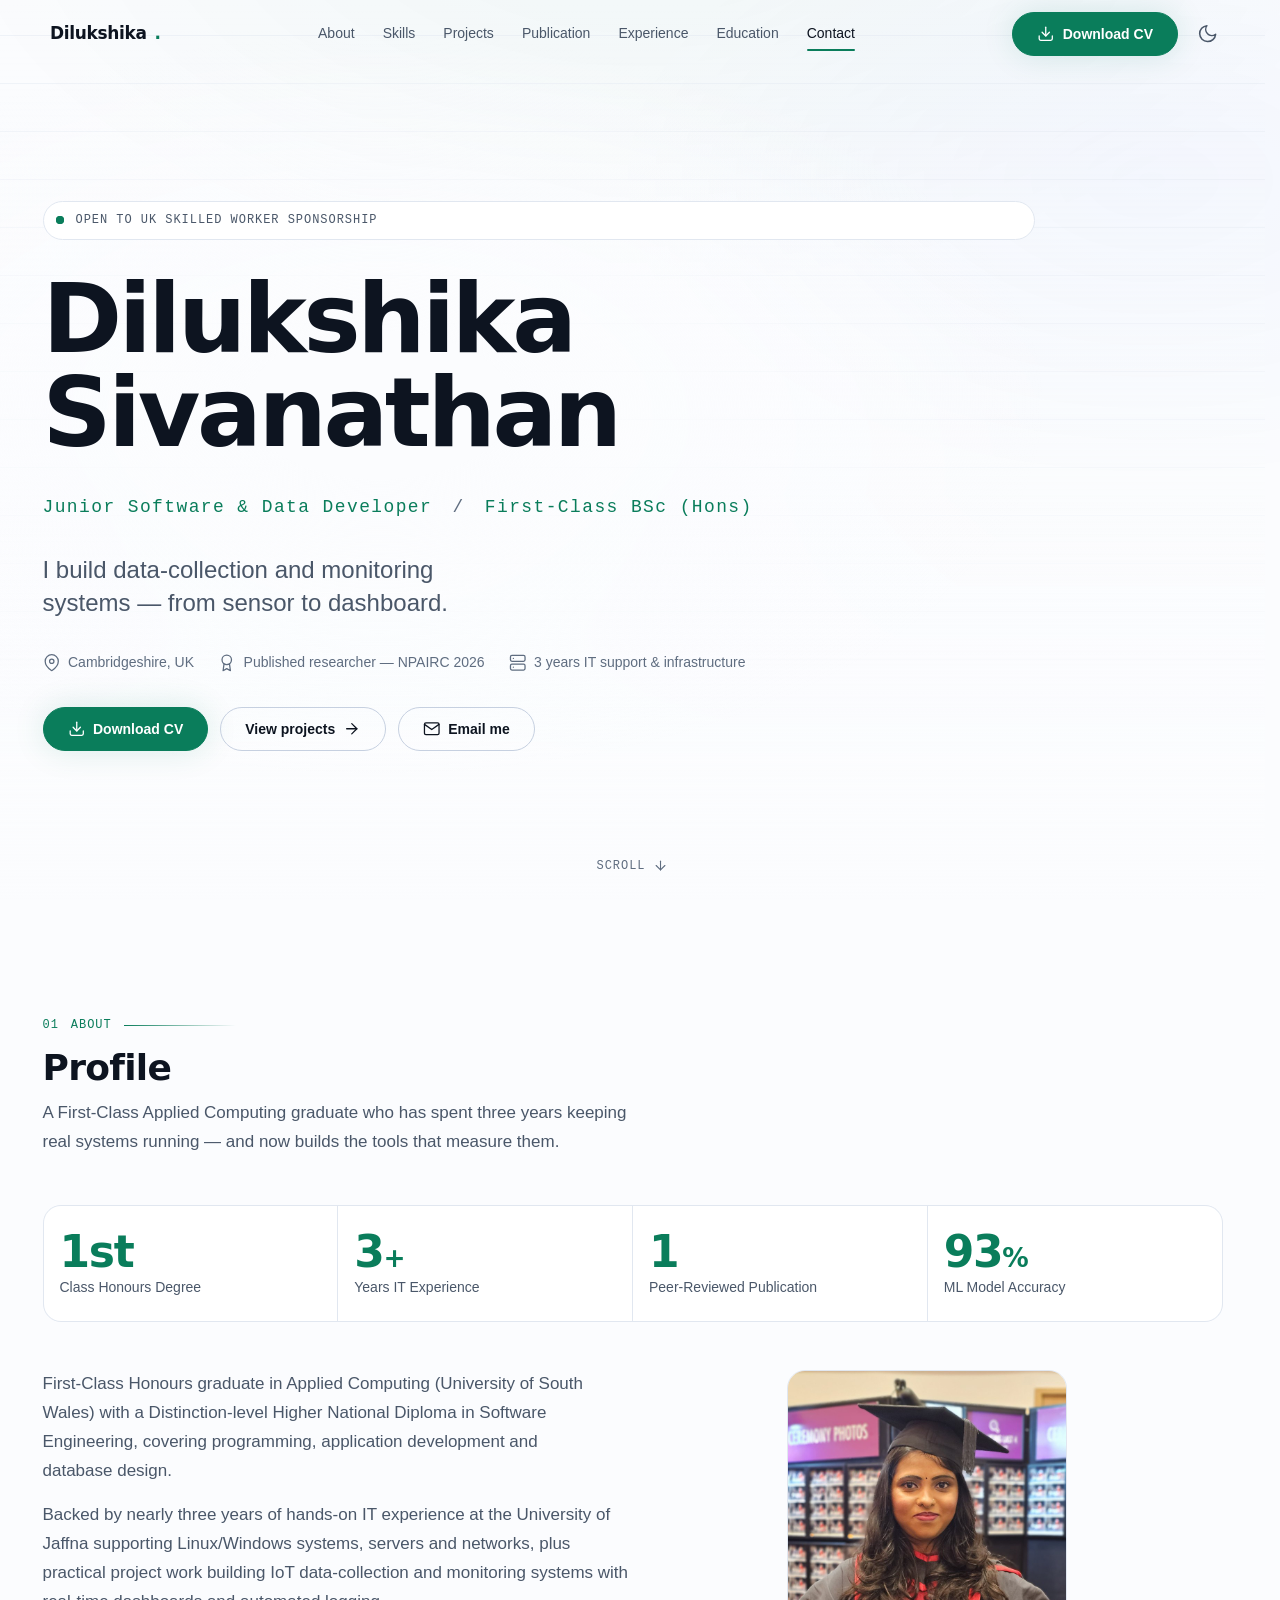
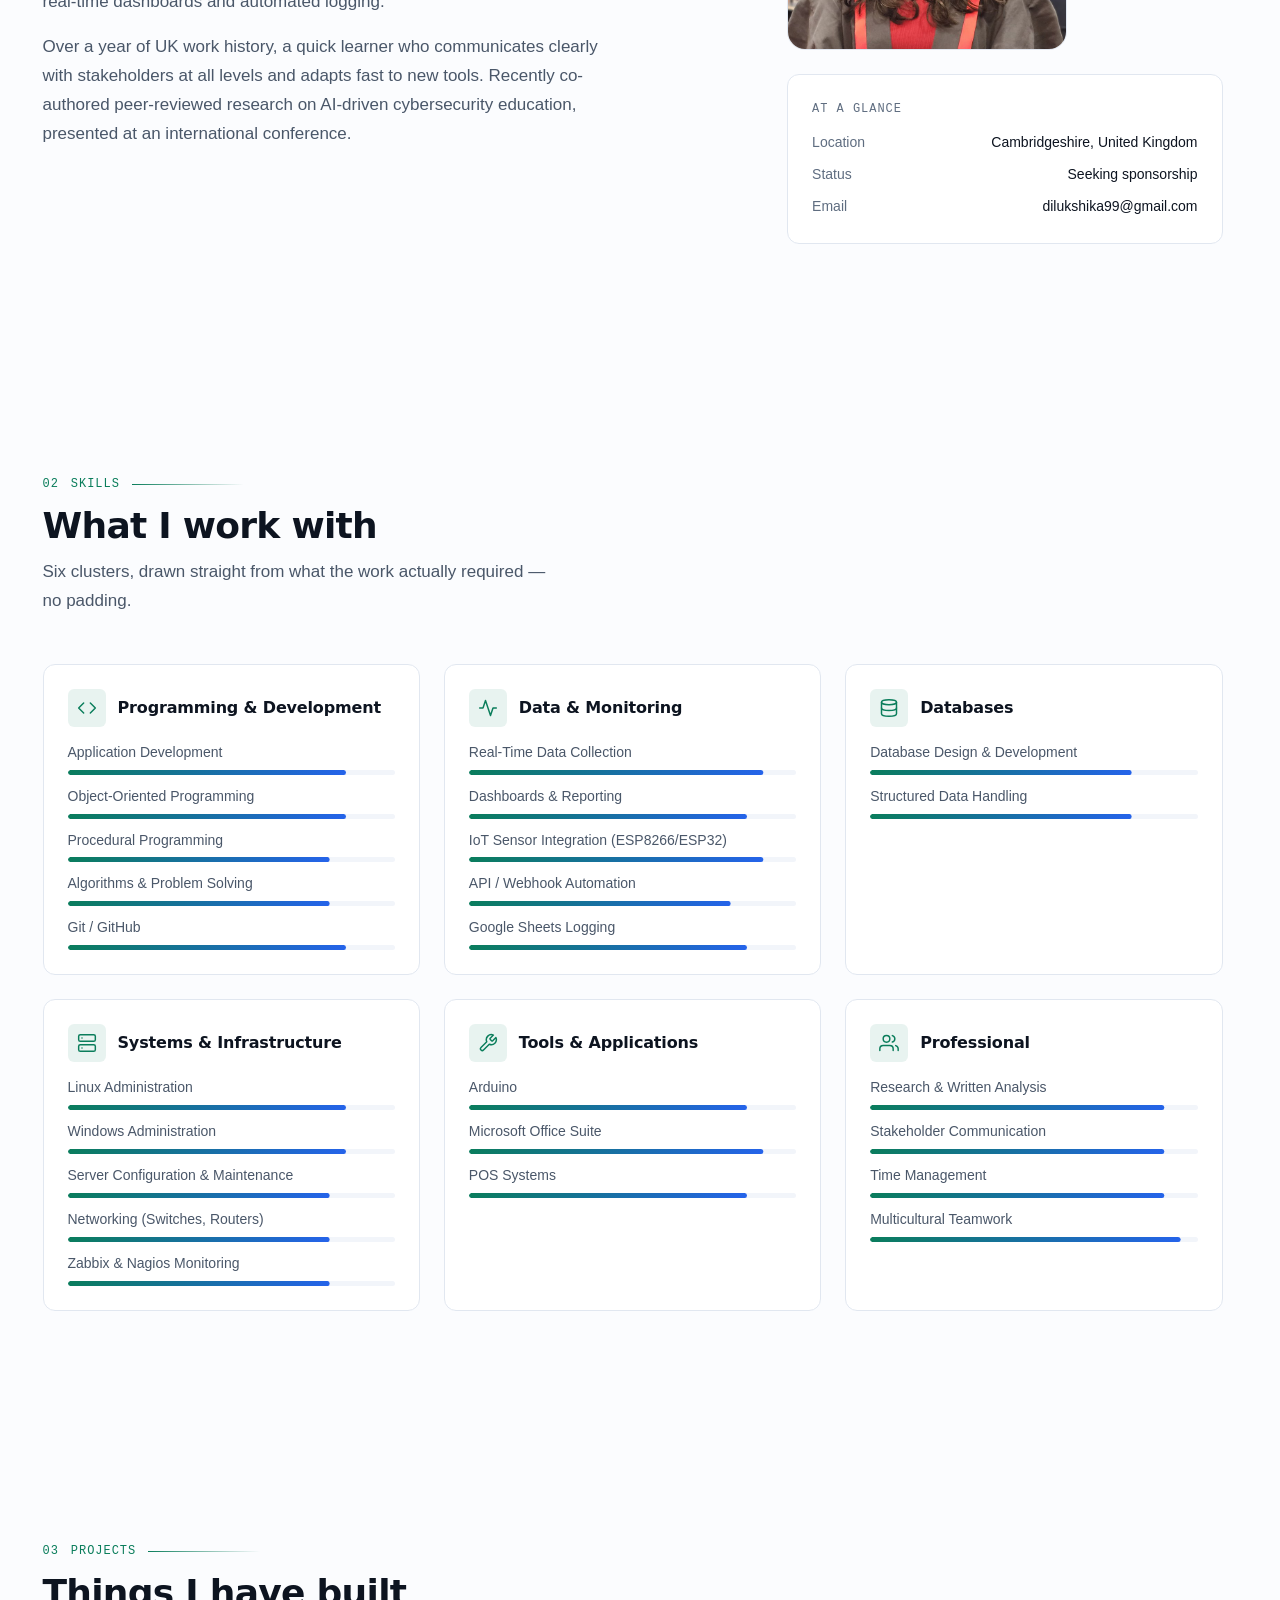
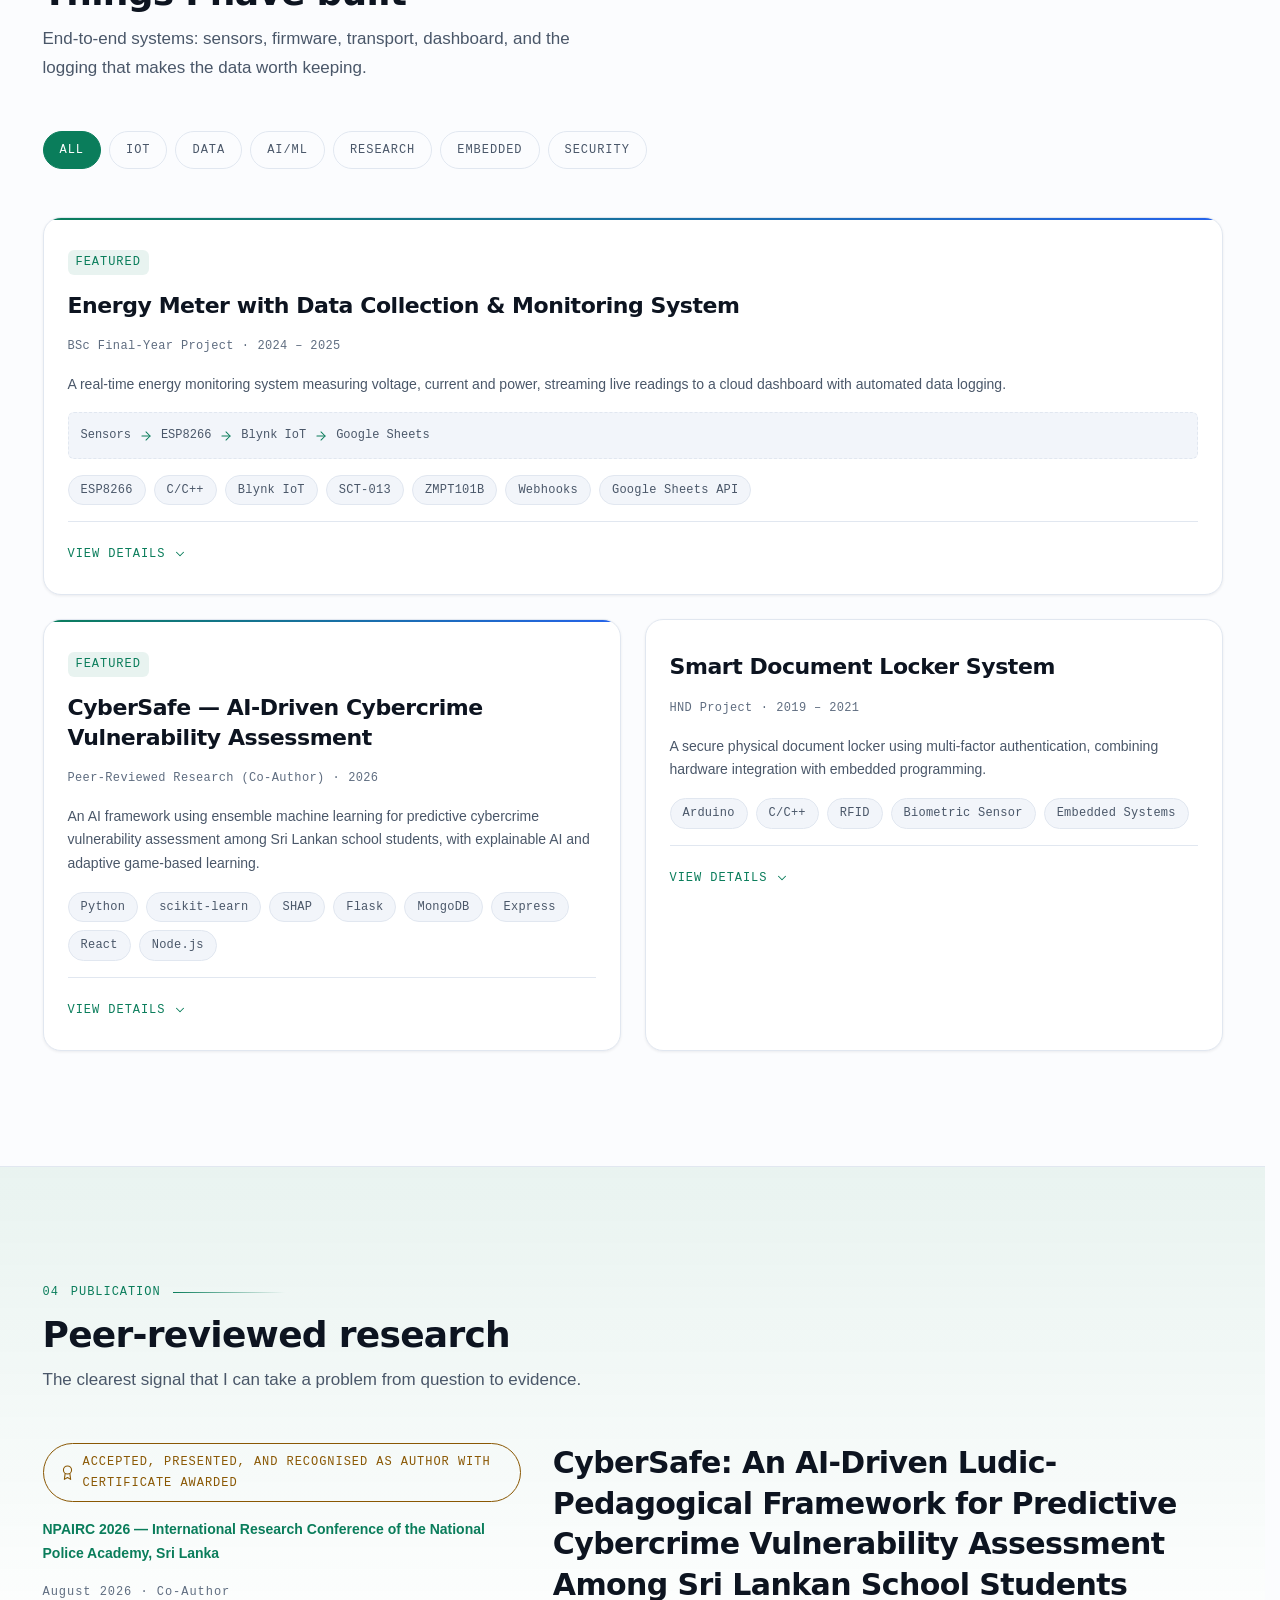
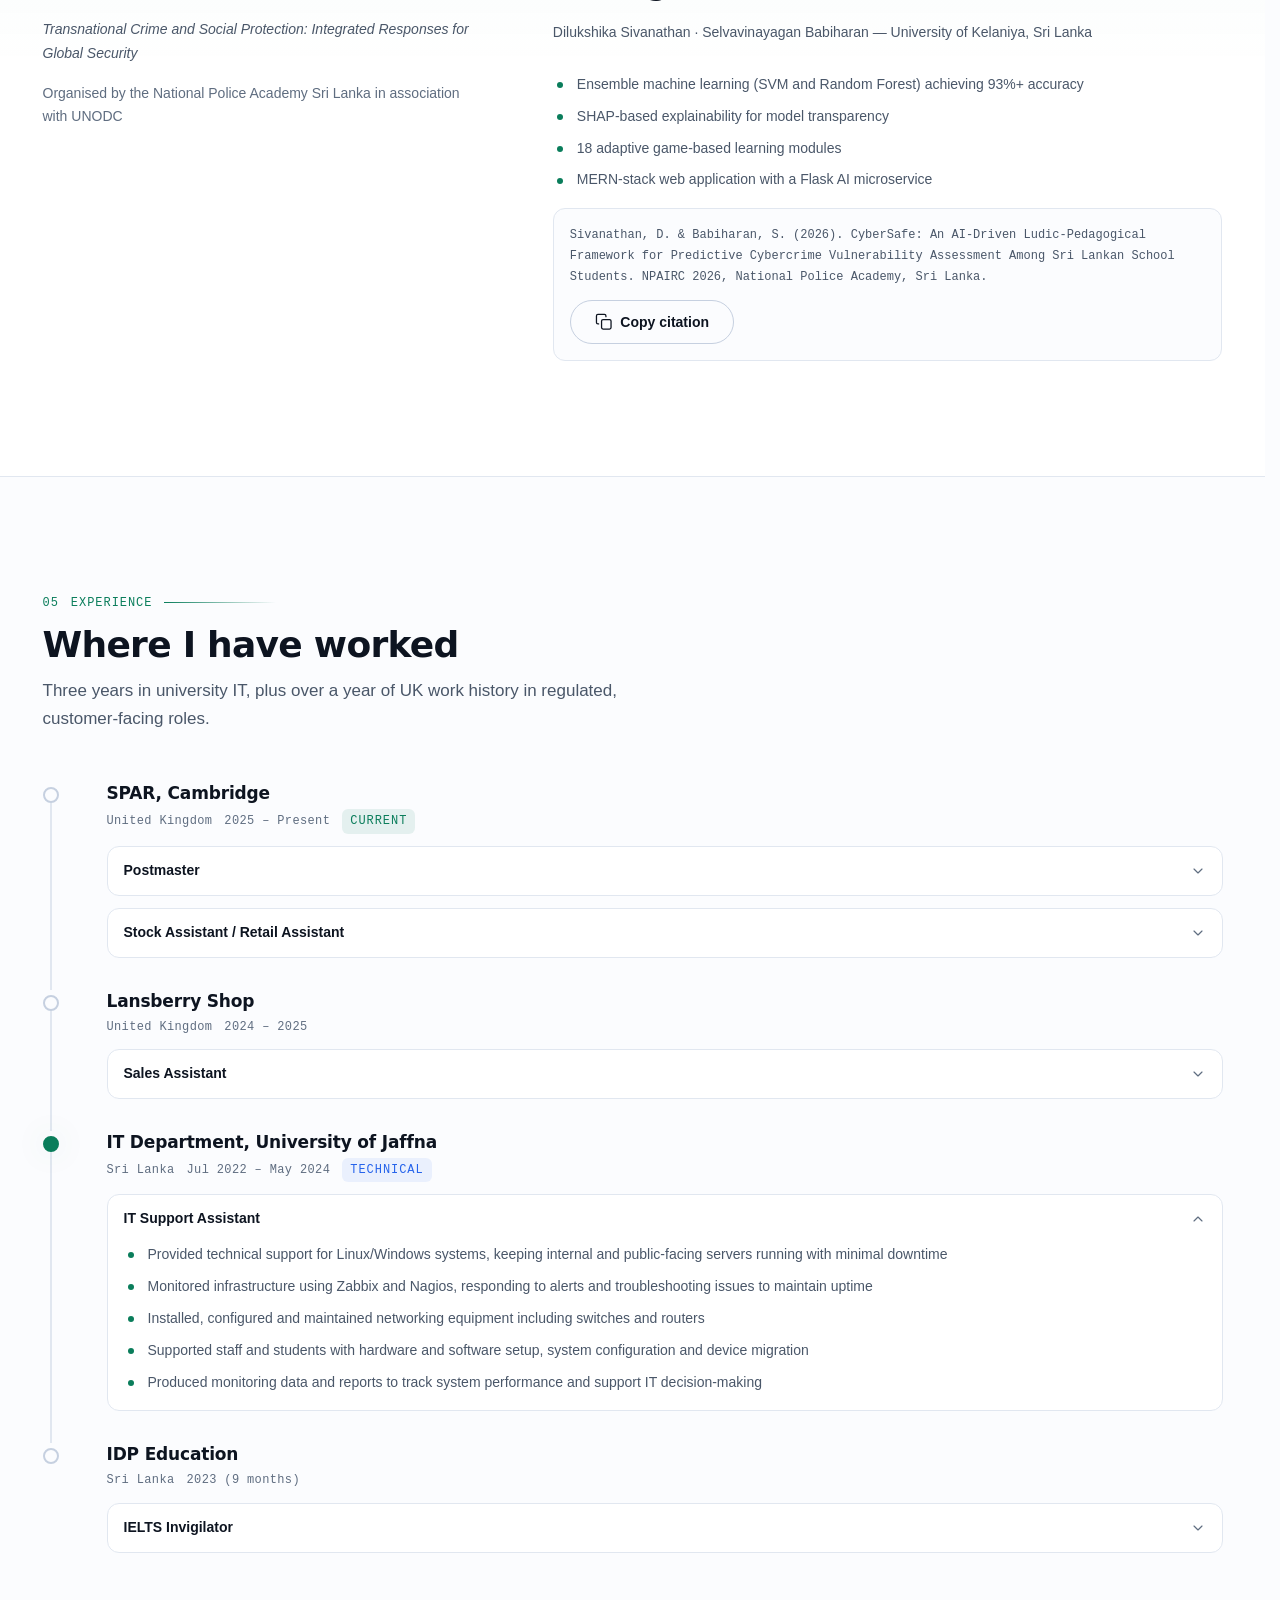
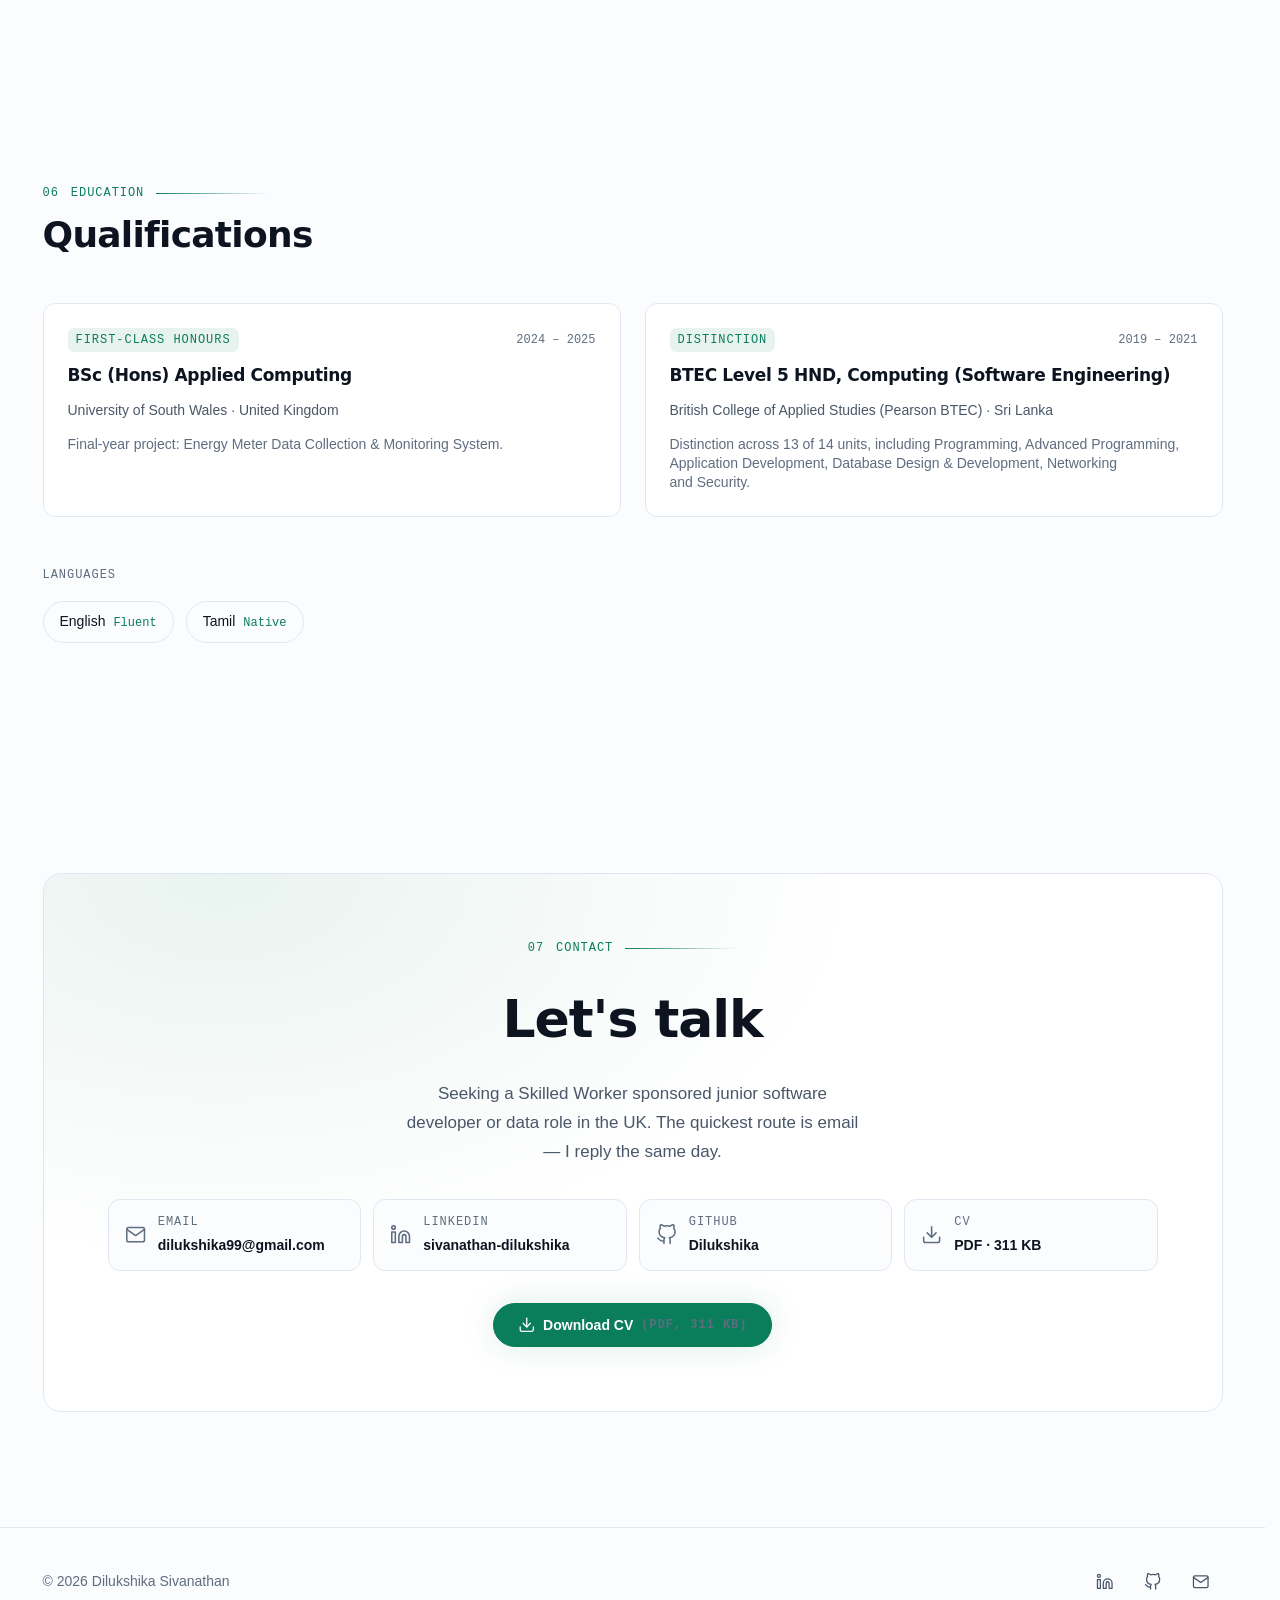
==== commit 0292c297: "Add the graduation headshot to the About panel. Cropped square to head-and-shoulders from the full-l" ====
--- a/index.html
+++ b/index.html
@@ -410,8 +410,14 @@
         <div class="about__prose" id="about-prose" data-reveal></div>
 
         <aside class="about__aside" data-reveal="right">
+          <!-- Monogram sits underneath as the fallback: if the photo is ever
+               removed or fails to load, the panel still fills correctly. -->
           <div class="avatar">
             <span class="avatar__monogram" aria-hidden="true">DS</span>
+            <img src="assets/img/profile.jpg"
+                 width="800" height="800"
+                 loading="lazy" decoding="async"
+                 alt="Dilukshika Sivanathan in cap and gown at her University of South Wales graduation">
           </div>
           <div class="panel">
             <p class="panel__title">At a glance</p>
--- a/css/05-components.css
+++ b/css/05-components.css
@@ -458,9 +458,17 @@
   border: 1px solid var(--border-subtle);
   background: var(--bg-elevated);
 }
-.avatar img { width: 100%; height: 100%; object-fit: cover; }
-
-/* Shown until a real headshot is added at assets/img/profile.webp */
+/* Absolute, so the photo stacks over the monogram rather than pushing it
+   around — the monogram then only shows through if the image is missing. */
+.avatar img {
+  position: absolute;
+  inset: 0;
+  width: 100%;
+  height: 100%;
+  object-fit: cover;
+}
+
+/* Fallback beneath the headshot at assets/img/profile.jpg */
 .avatar__monogram {
   position: absolute;
   inset: 0;
